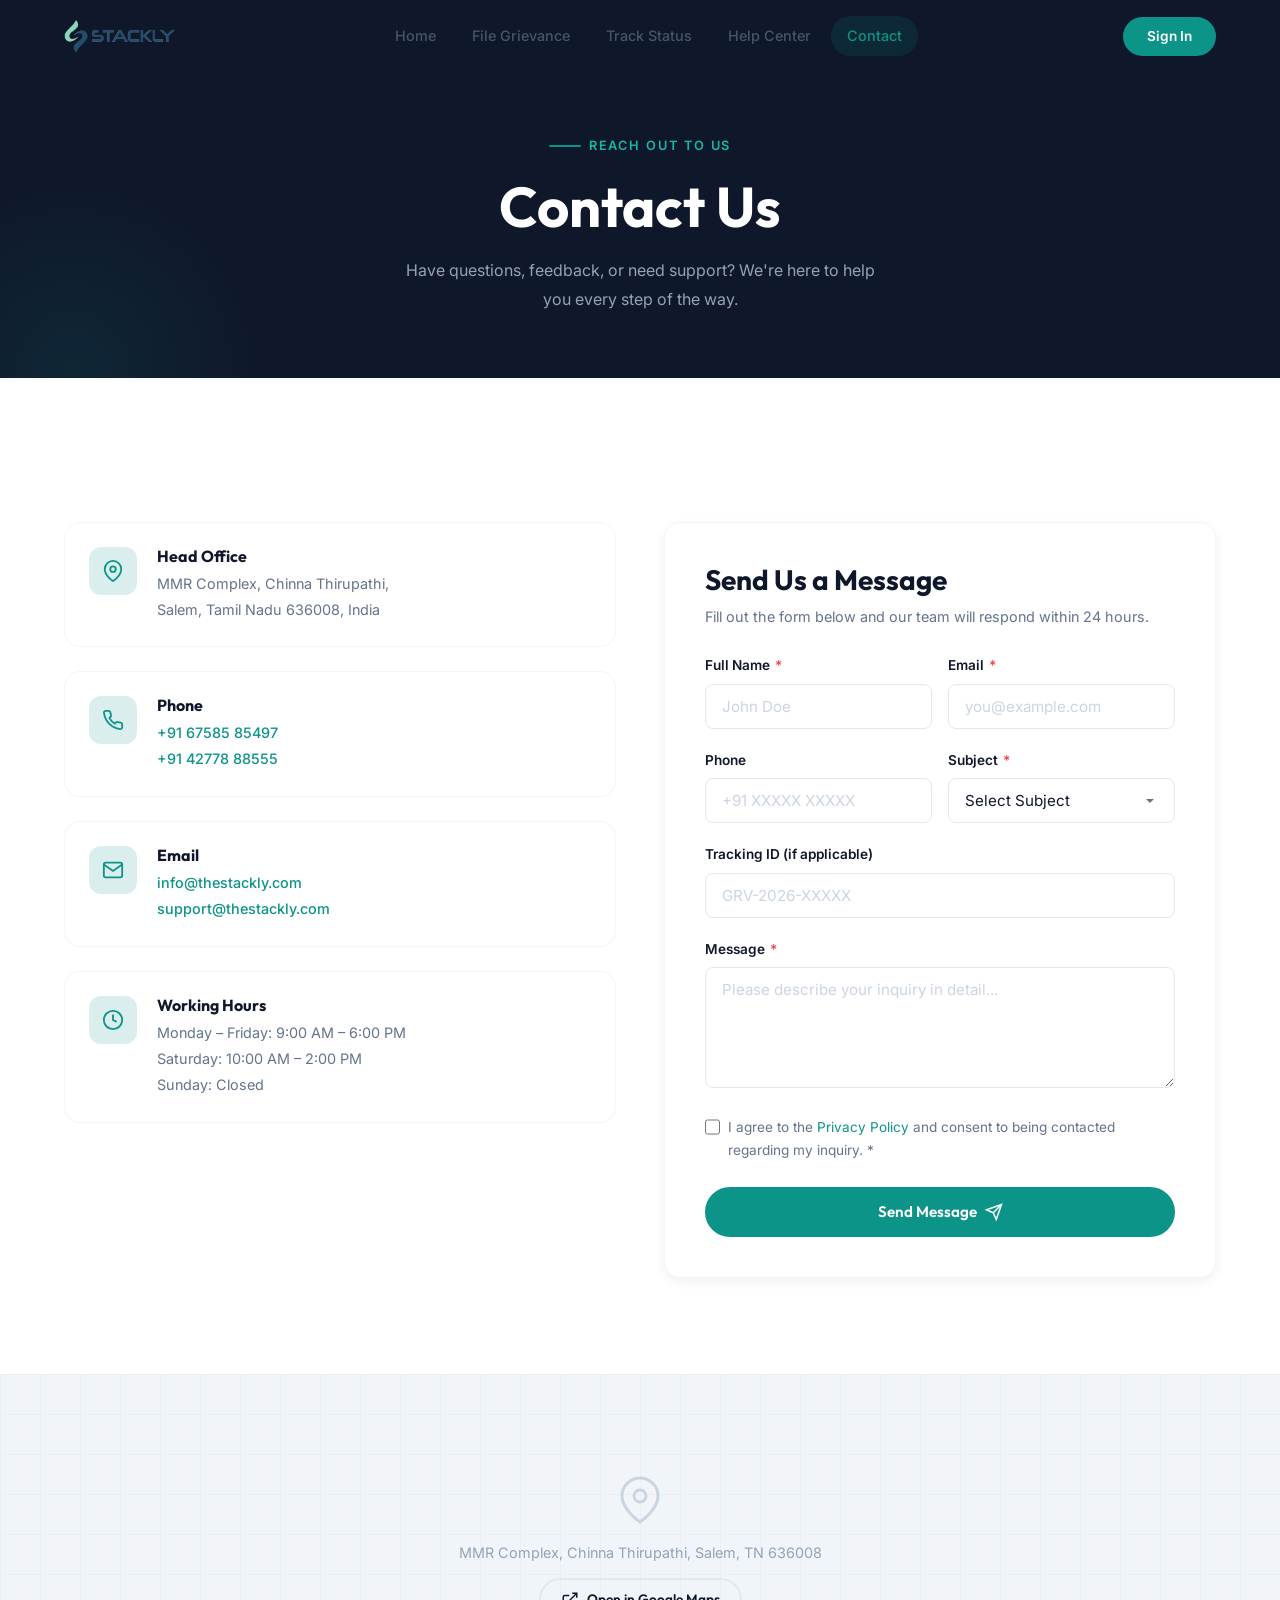
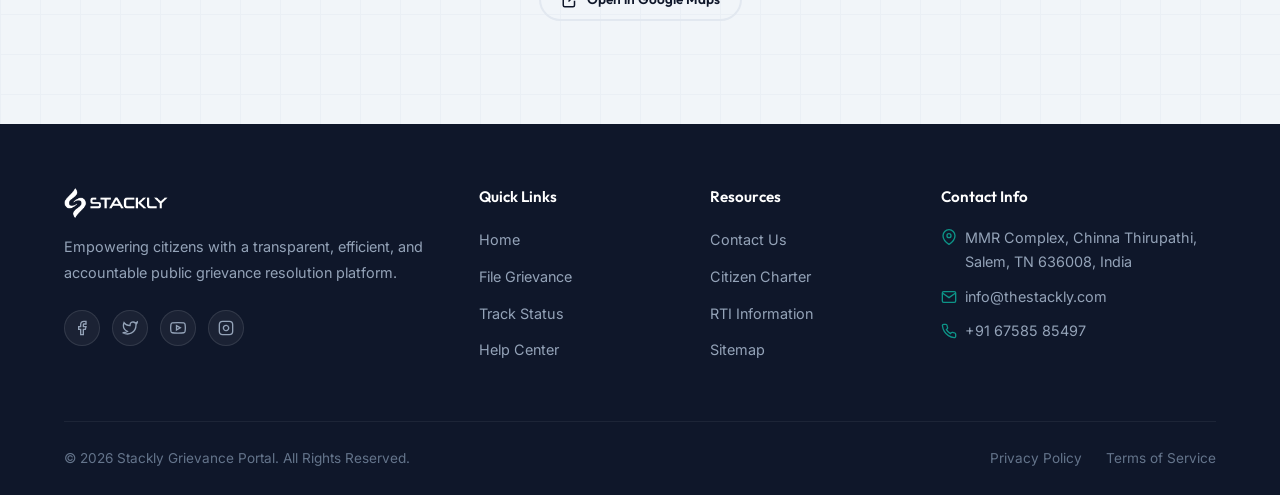
==== contact.html @ f41c3563 "hi" ====
<!DOCTYPE html>
<html lang="en">
<head>
  <meta charset="UTF-8" />
  <meta name="viewport" content="width=device-width, initial-scale=1.0" />
  <title>Contact Us — Stackly Public Grievance Portal</title>
  <meta name="description" content="Get in touch with the Stackly Grievance Portal team. Find our office locations, phone numbers, email, and submit inquiries through our contact form." />
  <link rel="stylesheet" href="css/style.css" />
</head>
<body>

  <div id="page-loader" role="status" aria-label="Loading"><div class="loader-spinner"></div></div>

  <header class="header" id="mainHeader">
    <div class="container">
      <a href="index.html" class="logo"><img src="images/logo-stackly.webp" alt="Stackly" /></a>
      <nav class="nav-links">
        <a href="index.html">Home</a>
        <a href="file-grievance.html">File Grievance</a>
        <a href="track-grievance.html">Track Status</a>
        <a href="help-center.html">Help Center</a>
        <a href="contact.html" class="active">Contact</a>
      </nav>
      <div class="header-right">
        <a href="login.html" class="header-cta">Sign In</a>
        <button class="ham-btn" aria-label="Open menu"><svg viewBox="0 0 24 24" fill="none" stroke="currentColor" stroke-width="2"><line x1="3" y1="6" x2="21" y2="6"/><line x1="3" y1="12" x2="21" y2="12"/><line x1="3" y1="18" x2="21" y2="18"/></svg></button>
      </div>
    </div>
  </header>

  <div id="mobile-menu">
    <button class="mobile-close" aria-label="Close"><svg width="24" height="24" viewBox="0 0 24 24" fill="none" stroke="currentColor" stroke-width="2"><line x1="18" y1="6" x2="6" y2="18"/><line x1="6" y1="6" x2="18" y2="18"/></svg></button>
    <img src="images/logo-stackly.webp" alt="Stackly" style="height:28px;filter:brightness(0) invert(1);margin-bottom:2rem;" />
    <a href="index.html">Home</a><a href="file-grievance.html">File Grievance</a><a href="track-grievance.html">Track Status</a><a href="help-center.html">Help Center</a><a href="contact.html">Contact</a><a href="login.html" style="color:var(--teal-light);">Sign In</a>
  </div>

  <section class="page-hero">
    <div class="container">
      <span class="section-label" style="color:var(--teal-light);">Reach Out To Us</span>
      <h1>Contact Us</h1>
      <p>Have questions, feedback, or need support? We're here to help you every step of the way.</p>
    </div>
  </section>

  <section class="section">
    <div class="container">
      <div class="contact-grid">
        <!-- Contact Info Cards -->
        <div class="contact-info-cards reveal">
          <div class="contact-info-card">
            <div class="contact-info-icon">
              <svg viewBox="0 0 24 24" fill="none" stroke="currentColor" stroke-width="2"><path d="M21 10c0 7-9 13-9 13s-9-6-9-13a9 9 0 0118 0z"/><circle cx="12" cy="10" r="3"/></svg>
            </div>
            <div>
              <h4>Head Office</h4>
              <p>MMR Complex, Chinna Thirupathi,<br/>Salem, Tamil Nadu 636008, India</p>
            </div>
          </div>

          <div class="contact-info-card">
            <div class="contact-info-icon">
              <svg viewBox="0 0 24 24" fill="none" stroke="currentColor" stroke-width="2"><path d="M22 16.92v3a2 2 0 01-2.18 2 19.79 19.79 0 01-8.63-3.07 19.5 19.5 0 01-6-6 19.79 19.79 0 01-3.07-8.67A2 2 0 014.11 2h3a2 2 0 012 1.72 12.84 12.84 0 00.7 2.81 2 2 0 01-.45 2.11L8.09 9.91a16 16 0 006 6l1.27-1.27a2 2 0 012.11-.45 12.84 12.84 0 002.81.7A2 2 0 0122 16.92z"/></svg>
            </div>
            <div>
              <h4>Phone</h4>
              <p><a href="tel:+916758585497">+91 67585 85497</a><br/><a href="tel:+914277888555">+91 42778 88555</a></p>
            </div>
          </div>

          <div class="contact-info-card">
            <div class="contact-info-icon">
              <svg viewBox="0 0 24 24" fill="none" stroke="currentColor" stroke-width="2"><path d="M4 4h16c1.1 0 2 .9 2 2v12c0 1.1-.9 2-2 2H4c-1.1 0-2-.9-2-2V6c0-1.1.9-2 2-2z"/><polyline points="22,6 12,13 2,6"/></svg>
            </div>
            <div>
              <h4>Email</h4>
              <p><a href="mailto:info@thestackly.com">info@thestackly.com</a><br/><a href="mailto:support@thestackly.com">support@thestackly.com</a></p>
            </div>
          </div>

          <div class="contact-info-card">
            <div class="contact-info-icon">
              <svg viewBox="0 0 24 24" fill="none" stroke="currentColor" stroke-width="2"><circle cx="12" cy="12" r="10"/><polyline points="12 6 12 12 16 14"/></svg>
            </div>
            <div>
              <h4>Working Hours</h4>
              <p>Monday – Friday: 9:00 AM – 6:00 PM<br/>Saturday: 10:00 AM – 2:00 PM<br/>Sunday: Closed</p>
            </div>
          </div>
        </div>

        <!-- Contact Form -->
        <div class="form-card reveal-right">
          <h3 style="margin-bottom:0.5rem;">Send Us a Message</h3>
          <p style="margin-bottom:1.5rem;font-size:0.9rem;">Fill out the form below and our team will respond within 24 hours.</p>

          <form data-validate="true" id="contactForm">
            <div class="form-row">
              <div class="form-group">
                <label>Full Name <span class="required">*</span></label>
                <input type="text" class="form-control" required minlength="3" maxlength="60" placeholder="John Doe" />
                <div class="form-error"></div>
              </div>
              <div class="form-group">
                <label>Email <span class="required">*</span></label>
                <input type="email" class="form-control" required placeholder="you@example.com" />
                <div class="form-error"></div>
              </div>
            </div>

            <div class="form-row">
              <div class="form-group">
                <label>Phone</label>
                <input type="tel" class="form-control" placeholder="+91 XXXXX XXXXX" />
                <div class="form-error"></div>
              </div>
              <div class="form-group">
                <label>Subject <span class="required">*</span></label>
                <select class="form-control" required>
                  <option value="">Select Subject</option>
                  <option value="general">General Inquiry</option>
                  <option value="support">Technical Support</option>
                  <option value="feedback">Feedback</option>
                  <option value="complaint">Complaint</option>
                  <option value="partnership">Partnership</option>
                  <option value="media">Media Inquiry</option>
                </select>
                <div class="form-error"></div>
              </div>
            </div>

            <div class="form-group">
              <label>Tracking ID (if applicable)</label>
              <input type="text" class="form-control" placeholder="GRV-2026-XXXXX" />
            </div>

            <div class="form-group">
              <label>Message <span class="required">*</span></label>
              <textarea class="form-control" required minlength="20" maxlength="1000" rows="5" placeholder="Please describe your inquiry in detail..."></textarea>
              <div class="form-error"></div>
            </div>

            <div class="form-check">
              <input type="checkbox" id="contact-consent" required />
              <label for="contact-consent">I agree to the <a href="404.html" style="color:var(--teal);">Privacy Policy</a> and consent to being contacted regarding my inquiry. <span class="required">*</span></label>
            </div>

            <button type="submit" class="btn btn-primary" style="width:100%;margin-top:0.5rem;">
              Send Message
              <svg width="16" height="16" viewBox="0 0 24 24" fill="none" stroke="currentColor" stroke-width="2"><line x1="22" y1="2" x2="11" y2="13"/><polygon points="22 2 15 22 11 13 2 9 22 2"/></svg>
            </button>
          </form>
        </div>
      </div>
    </div>
  </section>

  <!-- Map Placeholder -->
  <section style="padding:0;">
    <div style="width:100%;height:350px;background:var(--gray-100);display:flex;align-items:center;justify-content:center;position:relative;overflow:hidden;">
      <div style="text-align:center;z-index:2;">
        <svg width="48" height="48" viewBox="0 0 24 24" fill="none" stroke="var(--gray-300)" stroke-width="1.5"><path d="M21 10c0 7-9 13-9 13s-9-6-9-13a9 9 0 0118 0z"/><circle cx="12" cy="10" r="3"/></svg>
        <p style="color:var(--gray-400);margin-top:0.5rem;font-size:0.9rem;">MMR Complex, Chinna Thirupathi, Salem, TN 636008</p>
        <a href="https://maps.google.com/?q=Salem+Tamil+Nadu+India" target="_blank" class="btn btn-sm btn-outline" style="margin-top:0.75rem;">
          <svg width="14" height="14" viewBox="0 0 24 24" fill="none" stroke="currentColor" stroke-width="2"><path d="M18 13v6a2 2 0 01-2 2H5a2 2 0 01-2-2V8a2 2 0 012-2h6"/><polyline points="15 3 21 3 21 9"/><line x1="10" y1="14" x2="21" y2="3"/></svg>
          Open in Google Maps
        </a>
      </div>
      <!-- Decorative grid lines -->
      <div style="position:absolute;inset:0;background-image:linear-gradient(var(--gray-200) 1px, transparent 1px), linear-gradient(90deg, var(--gray-200) 1px, transparent 1px);background-size:40px 40px;opacity:0.4;"></div>
    </div>
  </section>

  <!-- Footer -->
  <footer class="footer">
    <div class="container">
      <div class="footer-grid">
        <div class="footer-brand">
          <a href="index.html" class="logo"><img src="images/logo-stackly.webp" alt="Stackly" /></a>
          <p>Empowering citizens with a transparent, efficient, and accountable public grievance resolution platform.</p>
          <div class="footer-social">
            <a href="404.html" aria-label="Facebook"><svg viewBox="0 0 24 24" fill="none" stroke="currentColor" stroke-width="2"><path d="M18 2h-3a5 5 0 00-5 5v3H7v4h3v8h4v-8h3l1-4h-4V7a1 1 0 011-1h3z"/></svg></a>
            <a href="404.html" aria-label="Twitter"><svg viewBox="0 0 24 24" fill="none" stroke="currentColor" stroke-width="2"><path d="M23 3a10.9 10.9 0 01-3.14 1.53 4.48 4.48 0 00-7.86 3v1A10.66 10.66 0 013 4s-4 9 5 13a11.64 11.64 0 01-7 2c9 5 20 0 20-11.5a4.5 4.5 0 00-.08-.83A7.72 7.72 0 0023 3z"/></svg></a>
            <a href="404.html" aria-label="YouTube"><svg viewBox="0 0 24 24" fill="none" stroke="currentColor" stroke-width="2"><path d="M22.54 6.42a2.78 2.78 0 00-1.94-2C18.88 4 12 4 12 4s-6.88 0-8.6.46a2.78 2.78 0 00-1.94 2 29 29 0 00-.46 5.33 29 29 0 00.46 5.33 2.78 2.78 0 001.94 2c1.72.46 8.6.46 8.6.46s6.88 0 8.6-.46a2.78 2.78 0 001.94-2 29 29 0 00.46-5.33 29 29 0 00-.46-5.33z"/><polygon points="9.75 15.02 15.5 11.75 9.75 8.48 9.75 15.02"/></svg></a>
            <a href="404.html" aria-label="Instagram"><svg viewBox="0 0 24 24" fill="none" stroke="currentColor" stroke-width="2"><rect x="2" y="2" width="20" height="20" rx="5" ry="5"/><path d="M16 11.37A4 4 0 1112.63 8 4 4 0 0116 11.37z"/><line x1="17.5" y1="6.5" x2="17.51" y2="6.5"/></svg></a>
          </div>
        </div>
        <div class="footer-col"><h4>Quick Links</h4><ul><li><a href="index.html">Home</a></li><li><a href="file-grievance.html">File Grievance</a></li><li><a href="track-grievance.html">Track Status</a></li><li><a href="help-center.html">Help Center</a></li></ul></div>
        <div class="footer-col"><h4>Resources</h4><ul><li><a href="contact.html">Contact Us</a></li><li><a href="404.html">Citizen Charter</a></li><li><a href="404.html">RTI Information</a></li><li><a href="404.html">Sitemap</a></li></ul></div>
        <div class="footer-col"><h4>Contact Info</h4><ul>
          <li><a href="404.html" style="display:flex;align-items:flex-start;gap:0.5rem;"><svg width="16" height="16" viewBox="0 0 24 24" fill="none" stroke="currentColor" stroke-width="2" style="margin-top:3px;flex-shrink:0;"><path d="M21 10c0 7-9 13-9 13s-9-6-9-13a9 9 0 0118 0z"/><circle cx="12" cy="10" r="3"/></svg>MMR Complex, Chinna Thirupathi, Salem, TN 636008, India</a></li>
          <li><a href="mailto:info@thestackly.com" style="display:flex;align-items:center;gap:0.5rem;"><svg width="16" height="16" viewBox="0 0 24 24" fill="none" stroke="currentColor" stroke-width="2"><path d="M4 4h16c1.1 0 2 .9 2 2v12c0 1.1-.9 2-2 2H4c-1.1 0-2-.9-2-2V6c0-1.1.9-2 2-2z"/><polyline points="22,6 12,13 2,6"/></svg>info@thestackly.com</a></li>
          <li><a href="tel:+916758585497" style="display:flex;align-items:center;gap:0.5rem;"><svg width="16" height="16" viewBox="0 0 24 24" fill="none" stroke="currentColor" stroke-width="2"><path d="M22 16.92v3a2 2 0 01-2.18 2 19.79 19.79 0 01-8.63-3.07 19.5 19.5 0 01-6-6 19.79 19.79 0 01-3.07-8.67A2 2 0 014.11 2h3a2 2 0 012 1.72 12.84 12.84 0 00.7 2.81 2 2 0 01-.45 2.11L8.09 9.91a16 16 0 006 6l1.27-1.27a2 2 0 012.11-.45 12.84 12.84 0 002.81.7A2 2 0 0122 16.92z"/></svg>+91 67585 85497</a></li>
        </ul></div>
      </div>
      <div class="footer-bottom">
        <p>&copy; 2026 Stackly Grievance Portal. All Rights Reserved.</p>
        <div class="footer-bottom-links"><a href="404.html">Privacy Policy</a><a href="404.html">Terms of Service</a></div>
      </div>
    </div>
  </footer>

  <div id="toast-container" aria-live="polite"></div>
  <script src="js/auth.js"></script>
  <script src="js/main.js"></script>
</body>
</html>
---- css/style.css ----
/* ============================================
   STACKLY PUBLIC GRIEVANCE PORTAL
   Minimalistic Theme — CSS Design System
   ============================================ */

/* ---------- Google Fonts ---------- */
@import url('https://fonts.googleapis.com/css2?family=Inter:wght@300;400;500;600;700&family=Outfit:wght@400;500;600;700;800&display=swap');

/* ---------- CSS Custom Properties ---------- */
:root {
  /* Primary Palette */
  --navy: #0f172a;
  --navy-light: #1e293b;
  --navy-lighter: #334155;
  --teal: #0d9488;
  --teal-light: #14b8a6;
  --teal-dark: #0f766e;
  --teal-glow: rgba(13, 148, 136, 0.15);

  /* Neutrals */
  --white: #ffffff;
  --gray-50: #f8fafc;
  --gray-100: #f1f5f9;
  --gray-200: #e2e8f0;
  --gray-300: #cbd5e1;
  --gray-400: #94a3b8;
  --gray-500: #64748b;
  --gray-600: #475569;
  --gray-700: #334155;
  --gray-800: #1e293b;
  --gray-900: #0f172a;

  /* Semantic */
  --success: #10b981;
  --success-bg: rgba(16, 185, 129, 0.1);
  --warning: #f59e0b;
  --warning-bg: rgba(245, 158, 11, 0.1);
  --danger: #ef4444;
  --danger-bg: rgba(239, 68, 68, 0.1);
  --info: #3b82f6;
  --info-bg: rgba(59, 130, 246, 0.1);

  /* Typography */
  --font-body: 'Inter', -apple-system, BlinkMacSystemFont, sans-serif;
  --font-heading: 'Outfit', 'Inter', sans-serif;

  /* Spacing */
  --section-pad: clamp(3rem, 8vw, 6rem);
  --container-max: 1200px;

  /* Shadows */
  --shadow-sm: 0 1px 2px rgba(15, 23, 42, 0.04);
  --shadow-md: 0 4px 12px rgba(15, 23, 42, 0.06);
  --shadow-lg: 0 8px 30px rgba(15, 23, 42, 0.08);
  --shadow-xl: 0 20px 50px rgba(15, 23, 42, 0.12);
  --shadow-teal: 0 4px 20px rgba(13, 148, 136, 0.2);

  /* Borders */
  --radius-sm: 0.5rem;
  --radius-md: 0.75rem;
  --radius-lg: 1rem;
  --radius-xl: 1.5rem;
  --radius-full: 9999px;

  /* Transitions */
  --ease-out: cubic-bezier(0.22, 1, 0.36, 1);
  --transition: 0.3s var(--ease-out);
}

/* ---------- Reset & Base ---------- */
*, *::before, *::after { box-sizing: border-box; margin: 0; padding: 0; }

html {
  scroll-behavior: smooth;
  font-size: 16px;
  -webkit-text-size-adjust: 100%;
}

body {
  font-family: var(--font-body);
  color: var(--gray-700);
  background: var(--white);
  line-height: 1.7;
  overflow-x: hidden;
  -webkit-font-smoothing: antialiased;
  -moz-osx-font-smoothing: grayscale;
}

img { max-width: 100%; height: auto; display: block; }
a { text-decoration: none; color: inherit; transition: color var(--transition); }
ul, ol { list-style: none; }
button { cursor: pointer; border: none; background: none; font-family: inherit; }
input, textarea, select { font-family: inherit; font-size: inherit; }

h1, h2, h3, h4, h5, h6 {
  font-family: var(--font-heading);
  color: var(--navy);
  line-height: 1.2;
  font-weight: 700;
}

h1 { font-size: clamp(2rem, 5vw, 3.5rem); }
h2 { font-size: clamp(1.5rem, 4vw, 2.5rem); }
h3 { font-size: clamp(1.2rem, 3vw, 1.75rem); }
h4 { font-size: 1.15rem; }

p { color: var(--gray-500); line-height: 1.8; }

/* ---------- Utilities ---------- */
.container { width: 100%; max-width: var(--container-max); margin: 0 auto; padding: 0 1.5rem; }
.text-center { text-align: center; }
.text-teal { color: var(--teal); }

.section { padding: var(--section-pad) 0; }

.section-label {
  display: inline-flex;
  align-items: center;
  gap: 0.5rem;
  font-size: 0.8rem;
  font-weight: 600;
  text-transform: uppercase;
  letter-spacing: 0.15em;
  color: var(--teal);
  margin-bottom: 1rem;
}

.section-label::before {
  content: '';
  width: 2rem;
  height: 2px;
  background: var(--teal);
  border-radius: 2px;
}

.section-title { margin-bottom: 1rem; }
.section-subtitle { max-width: 600px; margin: 0 auto 3rem; color: var(--gray-400); }

/* ---------- Buttons ---------- */
.btn {
  display: inline-flex;
  align-items: center;
  justify-content: center;
  gap: 0.5rem;
  padding: 0.85rem 2rem;
  font-family: var(--font-heading);
  font-size: 0.95rem;
  font-weight: 600;
  border-radius: var(--radius-full);
  transition: all var(--transition);
  border: 2px solid transparent;
  white-space: nowrap;
}

.btn svg { width: 18px; height: 18px; }

.btn-primary {
  background: var(--teal);
  color: var(--white);
  border-color: var(--teal);
}
.btn-primary:hover {
  background: var(--teal-dark);
  border-color: var(--teal-dark);
  transform: translateY(-2px);
  box-shadow: var(--shadow-teal);
}

.btn-outline {
  background: transparent;
  color: var(--navy);
  border-color: var(--gray-200);
}
.btn-outline:hover {
  border-color: var(--teal);
  color: var(--teal);
  transform: translateY(-2px);
}

.btn-navy {
  background: var(--navy);
  color: var(--white);
  border-color: var(--navy);
}
.btn-navy:hover {
  background: var(--navy-light);
  border-color: var(--navy-light);
  transform: translateY(-2px);
  box-shadow: var(--shadow-lg);
}

.btn-sm {
  padding: 0.5rem 1.25rem;
  font-size: 0.85rem;
}

.btn-danger {
  background: transparent;
  color: var(--danger);
  border-color: rgba(239, 68, 68, 0.3);
}
.btn-danger:hover {
  background: var(--danger);
  color: var(--white);
  border-color: var(--danger);
}

/* ---------- Page Loader ---------- */
#page-loader {
  position: fixed;
  inset: 0;
  z-index: 99999;
  background: var(--white);
  display: flex;
  align-items: center;
  justify-content: center;
  transition: opacity 0.5s, visibility 0.5s;
}
#page-loader.hidden { opacity: 0; visibility: hidden; pointer-events: none; }
.loader-spinner {
  width: 48px;
  height: 48px;
  border: 3px solid var(--gray-200);
  border-top-color: var(--teal);
  border-radius: 50%;
  animation: spin 0.8s linear infinite;
}
.loader-logo {
  position: absolute;
  height: 20px;
  opacity: 0.6;
}
@keyframes spin { to { transform: rotate(360deg); } }

/* ============================================
   HEADER / NAVIGATION
   ============================================ */
.header {
  position: fixed;
  top: 0;
  left: 0;
  width: 100%;
  z-index: 1000;
  padding: 1rem 0;
  transition: all var(--transition);
  background: transparent;
}

.header.scrolled {
  background: rgba(255, 255, 255, 0.95);
  backdrop-filter: blur(20px);
  -webkit-backdrop-filter: blur(20px);
  box-shadow: var(--shadow-sm);
  padding: 0.6rem 0;
}

.header .container {
  display: flex;
  align-items: center;
  justify-content: space-between;
}

.logo img { height: 32px; transition: var(--transition); }

.nav-links {
  display: flex;
  align-items: center;
  gap: 0.25rem;
}

.nav-links a {
  padding: 0.5rem 1rem;
  font-size: 0.9rem;
  font-weight: 500;
  color: var(--gray-600);
  border-radius: var(--radius-full);
  transition: all var(--transition);
  position: relative;
}

.nav-links a:hover,
.nav-links a.active {
  color: var(--teal);
  background: var(--teal-glow);
}

.header-right {
  display: flex;
  align-items: center;
  gap: 0.75rem;
}

.header-cta {
  padding: 0.5rem 1.5rem;
  font-size: 0.85rem;
  font-weight: 600;
  background: var(--teal);
  color: var(--white);
  border-radius: var(--radius-full);
  transition: all var(--transition);
}
.header-cta:hover {
  background: var(--teal-dark);
  transform: translateY(-1px);
  box-shadow: var(--shadow-teal);
}

/* Hamburger */
.ham-btn {
  display: none;
  width: 40px;
  height: 40px;
  align-items: center;
  justify-content: center;
  border-radius: var(--radius-sm);
  color: var(--navy);
  transition: var(--transition);
}
.ham-btn:hover { background: var(--gray-100); }
.ham-btn svg { width: 22px; height: 22px; }

/* Mobile Menu Overlay */
#mobile-menu {
  display: none;
  position: fixed;
  inset: 0;
  z-index: 9999;
  background: var(--navy);
  flex-direction: column;
  align-items: center;
  justify-content: center;
  gap: 0.5rem;
}

#mobile-menu a {
  color: var(--white);
  font-family: var(--font-heading);
  font-size: 1.6rem;
  font-weight: 600;
  padding: 0.75rem 2rem;
  border-radius: var(--radius-md);
  transition: var(--transition);
}
#mobile-menu a:hover { color: var(--teal-light); background: rgba(255,255,255,0.05); }

.mobile-close {
  position: absolute;
  top: 1.5rem;
  right: 1.5rem;
  color: var(--white);
  width: 40px;
  height: 40px;
  display: flex;
  align-items: center;
  justify-content: center;
  border-radius: var(--radius-sm);
  transition: var(--transition);
}
.mobile-close:hover { background: rgba(255,255,255,0.1); }

/* ============================================
   HERO SLIDER
   ============================================ */
.hero-slider {
  position: relative;
  width: 100%;
  height: 100vh;
  min-height: 600px;
  overflow: hidden;
  background: var(--navy);
}

.hero-track {
  display: flex;
  height: 100%;
  transition: transform 0.8s var(--ease-out);
}

.hero-slide {
  min-width: 100%;
  height: 100%;
  position: relative;
  display: flex;
  align-items: center;
  justify-content: center;
  overflow: hidden;
}

.hero-slide-bg {
  position: absolute;
  inset: 0;
  background-size: cover;
  background-position: center;
  opacity: 0.25;
  transform: scale(1.05);
  transition: transform 6s ease;
}

.hero-slide.active .hero-slide-bg { transform: scale(1); }

.hero-slide-overlay {
  position: absolute;
  inset: 0;
  background: linear-gradient(135deg, rgba(15,23,42,0.92), rgba(15,23,42,0.7));
}

.hero-slide-content {
  position: relative;
  z-index: 2;
  text-align: center;
  max-width: 700px;
  padding: 2rem;
  opacity: 0;
  transform: translateY(30px);
  transition: all 0.8s var(--ease-out) 0.3s;
}

.hero-slide.active .hero-slide-content {
  opacity: 1;
  transform: translateY(0);
}

.hero-badge {
  display: inline-flex;
  align-items: center;
  gap: 0.5rem;
  padding: 0.4rem 1rem;
  background: rgba(13, 148, 136, 0.15);
  border: 1px solid rgba(13, 148, 136, 0.3);
  border-radius: var(--radius-full);
  color: var(--teal-light);
  font-size: 0.8rem;
  font-weight: 600;
  letter-spacing: 0.05em;
  margin-bottom: 1.5rem;
}

.hero-slide-content h1 {
  color: var(--white);
  margin-bottom: 1.25rem;
  font-weight: 800;
}
.hero-slide-content h1 span { color: var(--teal-light); }

.hero-slide-content p {
  color: var(--gray-400);
  font-size: 1.1rem;
  margin-bottom: 2rem;
  line-height: 1.8;
}

.hero-btns { display: flex; gap: 1rem; justify-content: center; flex-wrap: wrap; }

.hero-btns .btn-primary {
  background: var(--teal);
  border-color: var(--teal);
}
.hero-btns .btn-primary:hover {
  background: var(--teal-dark);
  border-color: var(--teal-dark);
  box-shadow: 0 8px 30px rgba(13, 148, 136, 0.3);
}

.hero-btns .btn-ghost {
  background: transparent;
  color: var(--white);
  border: 2px solid rgba(255,255,255,0.2);
  border-radius: var(--radius-full);
  padding: 0.85rem 2rem;
  font-family: var(--font-heading);
  font-weight: 600;
  font-size: 0.95rem;
  transition: all var(--transition);
}
.hero-btns .btn-ghost:hover {
  border-color: var(--white);
  background: rgba(255,255,255,0.05);
}

/* Slider Arrows */
.slider-arrow {
  position: absolute;
  top: 50%;
  transform: translateY(-50%);
  z-index: 10;
  width: 48px;
  height: 48px;
  border-radius: 50%;
  display: flex;
  align-items: center;
  justify-content: center;
  background: rgba(255,255,255,0.08);
  backdrop-filter: blur(10px);
  color: var(--white);
  border: 1px solid rgba(255,255,255,0.15);
  transition: all var(--transition);
}
.slider-arrow:hover {
  background: rgba(13, 148, 136, 0.3);
  border-color: var(--teal);
}
.slider-arrow svg { width: 20px; height: 20px; }
.slider-prev { left: 1.5rem; }
.slider-next { right: 1.5rem; }

/* Slider Dots */
.slider-dots {
  position: absolute;
  bottom: 2rem;
  left: 50%;
  transform: translateX(-50%);
  display: flex;
  gap: 0.75rem;
  z-index: 10;
}

.slider-dot {
  width: 10px;
  height: 10px;
  border-radius: 50%;
  background: rgba(255,255,255,0.3);
  border: none;
  transition: all var(--transition);
}
.slider-dot.active {
  background: var(--teal);
  transform: scale(1.3);
  box-shadow: 0 0 12px rgba(13, 148, 136, 0.5);
}
.slider-dot:hover { background: rgba(255,255,255,0.6); }

/* Geometric Decoration */
.hero-geo {
  position: absolute;
  border-radius: 50%;
  border: 1px solid rgba(13, 148, 136, 0.15);
  animation: float 8s ease-in-out infinite;
}
.hero-geo-1 { width: 200px; height: 200px; top: 10%; right: 5%; animation-delay: 0s; }
.hero-geo-2 { width: 120px; height: 120px; bottom: 20%; left: 8%; animation-delay: 2s; }
.hero-geo-3 { width: 80px; height: 80px; top: 30%; left: 15%; animation-delay: 4s; border-radius: 30%; }

@keyframes float {
  0%, 100% { transform: translateY(0) rotate(0deg); }
  50% { transform: translateY(-20px) rotate(5deg); }
}

/* ============================================
   SCROLL ANIMATIONS
   ============================================ */
.reveal {
  opacity: 0;
  transform: translateY(40px);
  transition: opacity 0.7s var(--ease-out), transform 0.7s var(--ease-out);
}
.reveal.visible {
  opacity: 1;
  transform: translateY(0);
}

.reveal-left {
  opacity: 0;
  transform: translateX(-40px);
  transition: opacity 0.7s var(--ease-out), transform 0.7s var(--ease-out);
}
.reveal-left.visible { opacity: 1; transform: translateX(0); }

.reveal-right {
  opacity: 0;
  transform: translateX(40px);
  transition: opacity 0.7s var(--ease-out), transform 0.7s var(--ease-out);
}
.reveal-right.visible { opacity: 1; transform: translateX(0); }

.reveal-scale {
  opacity: 0;
  transform: scale(0.9);
  transition: opacity 0.7s var(--ease-out), transform 0.7s var(--ease-out);
}
.reveal-scale.visible { opacity: 1; transform: scale(1); }

/* Stagger children */
.stagger-children > * { transition-delay: calc(var(--i, 0) * 0.1s); }

/* ============================================
   STATS BAR
   ============================================ */
.stats-bar {
  background: var(--white);
  border-bottom: 1px solid var(--gray-100);
  padding: 3rem 0;
  position: relative;
}

.stats-grid {
  display: grid;
  grid-template-columns: repeat(4, 1fr);
  gap: 2rem;
}

.stat-item { text-align: center; }

.stat-number {
  font-family: var(--font-heading);
  font-size: 2.5rem;
  font-weight: 800;
  color: var(--navy);
  line-height: 1;
  margin-bottom: 0.5rem;
}

.stat-number span { color: var(--teal); }

.stat-label {
  font-size: 0.85rem;
  color: var(--gray-400);
  font-weight: 500;
  text-transform: uppercase;
  letter-spacing: 0.1em;
}

/* ============================================
   HOW IT WORKS
   ============================================ */
.steps-grid {
  display: grid;
  grid-template-columns: repeat(4, 1fr);
  gap: 2rem;
  margin-top: 1rem;
}

.step-card {
  text-align: center;
  padding: 2.5rem 1.5rem;
  border-radius: var(--radius-lg);
  background: var(--white);
  border: 1px solid var(--gray-100);
  transition: all var(--transition);
  position: relative;
}

.step-card:hover {
  border-color: var(--teal);
  transform: translateY(-6px);
  box-shadow: var(--shadow-lg);
}

.step-number {
  width: 48px;
  height: 48px;
  border-radius: 50%;
  background: var(--teal-glow);
  color: var(--teal);
  font-family: var(--font-heading);
  font-size: 1.1rem;
  font-weight: 700;
  display: flex;
  align-items: center;
  justify-content: center;
  margin: 0 auto 1.25rem;
}

.step-card h4 { margin-bottom: 0.75rem; }
.step-card p { font-size: 0.9rem; }

/* Connector line between steps */
.step-card::after {
  content: '';
  position: absolute;
  top: 3.75rem;
  right: -1rem;
  width: 2rem;
  height: 2px;
  background: var(--gray-200);
}
.step-card:last-child::after { display: none; }

/* ============================================
   FEATURES SECTION
   ============================================ */
.features-grid {
  display: grid;
  grid-template-columns: repeat(3, 1fr);
  gap: 2rem;
}

.feature-card {
  padding: 2.5rem;
  border-radius: var(--radius-lg);
  background: var(--white);
  border: 1px solid var(--gray-100);
  transition: all var(--transition);
}

.feature-card:hover {
  border-color: transparent;
  transform: translateY(-4px);
  box-shadow: var(--shadow-lg);
}

.feature-icon {
  width: 56px;
  height: 56px;
  border-radius: var(--radius-md);
  display: flex;
  align-items: center;
  justify-content: center;
  margin-bottom: 1.5rem;
  font-size: 1.4rem;
}

.feature-card h4 { margin-bottom: 0.75rem; }
.feature-card p { font-size: 0.9rem; }

/* ============================================
   TESTIMONIALS
   ============================================ */
.testimonials { background: var(--gray-50); }

.testimonials-grid {
  display: grid;
  grid-template-columns: repeat(3, 1fr);
  gap: 2rem;
}

.testimonial-card {
  padding: 2rem;
  border-radius: var(--radius-lg);
  background: var(--white);
  border: 1px solid var(--gray-100);
  transition: all var(--transition);
}

.testimonial-card:hover {
  transform: translateY(-4px);
  box-shadow: var(--shadow-lg);
  border-color: transparent;
}

.testimonial-stars {
  color: var(--warning);
  margin-bottom: 1rem;
  font-size: 0.9rem;
}

.testimonial-text {
  font-style: italic;
  margin-bottom: 1.5rem;
  font-size: 0.95rem;
  line-height: 1.8;
  color: var(--gray-600);
}

.testimonial-author {
  display: flex;
  align-items: center;
  gap: 0.75rem;
}

.testimonial-avatar {
  width: 40px;
  height: 40px;
  border-radius: 50%;
  background: var(--teal-glow);
  color: var(--teal);
  display: flex;
  align-items: center;
  justify-content: center;
  font-weight: 700;
  font-size: 0.9rem;
}

.testimonial-name {
  font-weight: 600;
  color: var(--navy);
  font-size: 0.9rem;
}

.testimonial-role {
  font-size: 0.8rem;
  color: var(--gray-400);
}

/* ============================================
   CTA SECTION
   ============================================ */
.cta-section {
  background: var(--navy);
  position: relative;
  overflow: hidden;
}

.cta-section::before {
  content: '';
  position: absolute;
  top: -50%;
  right: -20%;
  width: 500px;
  height: 500px;
  border-radius: 50%;
  background: radial-gradient(circle, rgba(13,148,136,0.15), transparent 70%);
}

.cta-content {
  text-align: center;
  position: relative;
  z-index: 2;
}

.cta-content h2 { color: var(--white); margin-bottom: 1rem; }
.cta-content p { color: var(--gray-400); margin-bottom: 2rem; max-width: 500px; margin-left: auto; margin-right: auto; }
.cta-btns { display: flex; gap: 1rem; justify-content: center; flex-wrap: wrap; }

/* ============================================
   FOOTER
   ============================================ */
.footer {
  background: var(--navy);
  padding: 4rem 0 0;
  color: var(--gray-400);
}

.footer-grid {
  display: grid;
  grid-template-columns: 2fr 1fr 1fr 1.5fr;
  gap: 3rem;
  margin-bottom: 3rem;
}

.footer-brand p {
  color: var(--gray-400);
  font-size: 0.9rem;
  line-height: 1.8;
  margin-top: 1rem;
  margin-bottom: 1.5rem;
}

.footer-brand .logo img { filter: brightness(0) invert(1); height: 30px; margin-bottom: 0.5rem; }

.footer-social {
  display: flex;
  gap: 0.75rem;
}

.footer-social a {
  width: 36px;
  height: 36px;
  border-radius: 50%;
  display: flex;
  align-items: center;
  justify-content: center;
  background: rgba(255,255,255,0.05);
  border: 1px solid rgba(255,255,255,0.1);
  color: var(--gray-400);
  transition: all var(--transition);
}
.footer-social a:hover {
  background: var(--teal);
  border-color: var(--teal);
  color: var(--white);
  transform: translateY(-2px);
}
.footer-social a svg { width: 16px; height: 16px; }

.footer-col h4 {
  color: var(--white);
  font-size: 0.95rem;
  font-weight: 600;
  margin-bottom: 1.25rem;
}

.footer-col ul li { margin-bottom: 0.6rem; }

.footer-col a {
  color: var(--gray-400);
  font-size: 0.9rem;
  transition: all var(--transition);
  display: inline-flex;
  align-items: center;
  gap: 0.5rem;
}
.footer-col a:hover { color: var(--teal-light); padding-left: 4px; }

.footer-col a svg { width: 16px; height: 16px; stroke: var(--teal); flex-shrink: 0; }

.footer-bottom {
  border-top: 1px solid rgba(255,255,255,0.06);
  padding: 1.5rem 0;
  display: flex;
  justify-content: space-between;
  align-items: center;
  flex-wrap: wrap;
  gap: 1rem;
}

.footer-bottom p { color: var(--gray-500); font-size: 0.85rem; }
.footer-bottom-links { display: flex; gap: 1.5rem; }
.footer-bottom-links a { color: var(--gray-500); font-size: 0.85rem; }
.footer-bottom-links a:hover { color: var(--teal-light); }

/* ============================================
   CONTACT PAGE
   ============================================ */
.page-hero {
  background: var(--navy);
  padding: 8rem 0 4rem;
  text-align: center;
  position: relative;
  overflow: hidden;
}
.page-hero::before {
  content: '';
  position: absolute;
  bottom: -50%;
  left: -10%;
  width: 400px;
  height: 400px;
  border-radius: 50%;
  background: radial-gradient(circle, rgba(13,148,136,0.12), transparent 70%);
}
.page-hero h1 { color: var(--white); margin-bottom: 1rem; position: relative; }
.page-hero p { color: var(--gray-400); max-width: 500px; margin: 0 auto; position: relative; }

.contact-grid {
  display: grid;
  grid-template-columns: 1fr 1fr;
  gap: 3rem;
  margin-top: 3rem;
}

.contact-info-cards {
  display: flex;
  flex-direction: column;
  gap: 1.5rem;
}

.contact-info-card {
  display: flex;
  align-items: flex-start;
  gap: 1.25rem;
  padding: 1.5rem;
  border-radius: var(--radius-lg);
  background: var(--white);
  border: 1px solid var(--gray-100);
  transition: all var(--transition);
}

.contact-info-card:hover {
  border-color: var(--teal);
  transform: translateX(6px);
  box-shadow: var(--shadow-md);
}

.contact-info-icon {
  width: 48px;
  height: 48px;
  min-width: 48px;
  border-radius: var(--radius-md);
  background: var(--teal-glow);
  color: var(--teal);
  display: flex;
  align-items: center;
  justify-content: center;
}
.contact-info-icon svg { width: 22px; height: 22px; }

.contact-info-card h4 { font-size: 1rem; margin-bottom: 0.3rem; }
.contact-info-card p { font-size: 0.9rem; margin: 0; }
.contact-info-card a { color: var(--teal); font-weight: 500; }
.contact-info-card a:hover { text-decoration: underline; }

/* ============================================
   FORMS
   ============================================ */
.form-card {
  padding: 2.5rem;
  border-radius: var(--radius-lg);
  background: var(--white);
  border: 1px solid var(--gray-100);
  box-shadow: var(--shadow-md);
}

.form-group {
  margin-bottom: 1.25rem;
}

.form-group label {
  display: block;
  font-size: 0.85rem;
  font-weight: 600;
  color: var(--navy);
  margin-bottom: 0.4rem;
}

.form-group label .required {
  color: var(--danger);
  margin-left: 2px;
}

.form-control {
  width: 100%;
  padding: 0.75rem 1rem;
  border: 1.5px solid var(--gray-200);
  border-radius: var(--radius-sm);
  background: var(--white);
  color: var(--navy);
  font-size: 0.95rem;
  transition: all var(--transition);
  outline: none;
}

.form-control::placeholder { color: var(--gray-300); }

.form-control:focus {
  border-color: var(--teal);
  box-shadow: 0 0 0 3px rgba(13, 148, 136, 0.1);
}

.form-control.invalid {
  border-color: var(--danger);
  box-shadow: 0 0 0 3px rgba(239, 68, 68, 0.1);
}

.form-control.valid {
  border-color: var(--success);
}

textarea.form-control { resize: vertical; min-height: 120px; }

select.form-control {
  appearance: none;
  background-image: url("data:image/svg+xml,%3Csvg xmlns='http://www.w3.org/2000/svg' width='16' height='16' fill='%2364748b' viewBox='0 0 16 16'%3E%3Cpath d='M4 6l4 4 4-4'/%3E%3C/svg%3E");
  background-repeat: no-repeat;
  background-position: right 1rem center;
  padding-right: 2.5rem;
}

.form-error {
  font-size: 0.8rem;
  color: var(--danger);
  margin-top: 0.3rem;
  display: none;
}
.form-error.show { display: block; }

.form-row {
  display: grid;
  grid-template-columns: 1fr 1fr;
  gap: 1rem;
}

.form-check {
  display: flex;
  align-items: flex-start;
  gap: 0.5rem;
  margin-bottom: 1rem;
}

.form-check input[type="checkbox"] {
  width: 18px;
  height: 18px;
  accent-color: var(--teal);
  margin-top: 2px;
}

.form-check label {
  font-size: 0.85rem;
  color: var(--gray-500);
  font-weight: 400;
}

/* ============================================
   FILE GRIEVANCE — MULTI-STEP FORM
   ============================================ */
.multi-step-progress {
  display: flex;
  align-items: center;
  justify-content: center;
  gap: 0;
  margin-bottom: 3rem;
}

.progress-step {
  display: flex;
  align-items: center;
  gap: 0.75rem;
}

.progress-circle {
  width: 40px;
  height: 40px;
  border-radius: 50%;
  border: 2px solid var(--gray-200);
  display: flex;
  align-items: center;
  justify-content: center;
  font-family: var(--font-heading);
  font-weight: 700;
  font-size: 0.9rem;
  color: var(--gray-400);
  background: var(--white);
  transition: all var(--transition);
}

.progress-step.active .progress-circle {
  border-color: var(--teal);
  color: var(--teal);
  box-shadow: 0 0 0 4px rgba(13, 148, 136, 0.1);
}

.progress-step.completed .progress-circle {
  background: var(--teal);
  border-color: var(--teal);
  color: var(--white);
}

.progress-label {
  font-size: 0.85rem;
  font-weight: 500;
  color: var(--gray-400);
}
.progress-step.active .progress-label { color: var(--teal); font-weight: 600; }
.progress-step.completed .progress-label { color: var(--navy); }

.progress-line {
  width: 60px;
  height: 2px;
  background: var(--gray-200);
  margin: 0 0.5rem;
  transition: background var(--transition);
}
.progress-line.completed { background: var(--teal); }

.step-panel { display: none; }
.step-panel.active { display: block; }

.step-actions {
  display: flex;
  justify-content: space-between;
  margin-top: 2rem;
  gap: 1rem;
}

/* ============================================
   TRACK GRIEVANCE
   ============================================ */
.track-search {
  max-width: 600px;
  margin: 0 auto 3rem;
}

.search-wrapper {
  display: flex;
  gap: 0.75rem;
}

.search-wrapper .form-control { flex: 1; }

.timeline {
  position: relative;
  max-width: 600px;
  margin: 0 auto;
  padding-left: 2rem;
}

.timeline::before {
  content: '';
  position: absolute;
  left: 0.6rem;
  top: 0;
  bottom: 0;
  width: 2px;
  background: var(--gray-200);
}

.timeline-item {
  position: relative;
  padding-bottom: 2rem;
  padding-left: 2rem;
}

.timeline-dot {
  position: absolute;
  left: -1.65rem;
  top: 0.3rem;
  width: 14px;
  height: 14px;
  border-radius: 50%;
  background: var(--gray-300);
  border: 3px solid var(--white);
  box-shadow: 0 0 0 2px var(--gray-200);
}

.timeline-item.completed .timeline-dot {
  background: var(--success);
  box-shadow: 0 0 0 2px rgba(16, 185, 129, 0.3);
}
.timeline-item.active .timeline-dot {
  background: var(--teal);
  box-shadow: 0 0 0 2px rgba(13, 148, 136, 0.3);
  animation: pulse-dot 2s infinite;
}

@keyframes pulse-dot {
  0%, 100% { box-shadow: 0 0 0 2px rgba(13, 148, 136, 0.3); }
  50% { box-shadow: 0 0 0 6px rgba(13, 148, 136, 0.1); }
}

.timeline-date {
  font-size: 0.8rem;
  color: var(--gray-400);
  font-weight: 500;
  margin-bottom: 0.25rem;
}

.timeline-title {
  font-weight: 600;
  color: var(--navy);
  margin-bottom: 0.25rem;
}

.timeline-desc { font-size: 0.9rem; }

/* Track Result Card */
.track-result {
  max-width: 600px;
  margin: 0 auto;
  padding: 2rem;
  border-radius: var(--radius-lg);
  background: var(--white);
  border: 1px solid var(--gray-100);
  box-shadow: var(--shadow-md);
  display: none;
}

.track-result.show { display: block; }

.track-result-header {
  display: flex;
  justify-content: space-between;
  align-items: center;
  margin-bottom: 1.5rem;
  flex-wrap: wrap;
  gap: 0.75rem;
}

.track-id {
  font-family: var(--font-heading);
  font-weight: 700;
  font-size: 1.1rem;
  color: var(--navy);
}

/* ============================================
   HELP CENTER / FAQ
   ============================================ */
.faq-search {
  max-width: 600px;
  margin: 0 auto 3rem;
  position: relative;
}

.faq-search .form-control {
  padding-left: 3rem;
}

.faq-search-icon {
  position: absolute;
  left: 1rem;
  top: 50%;
  transform: translateY(-50%);
  color: var(--gray-400);
}

.faq-categories {
  display: flex;
  justify-content: center;
  gap: 0.75rem;
  margin-bottom: 3rem;
  flex-wrap: wrap;
}

.faq-cat-btn {
  padding: 0.5rem 1.25rem;
  border-radius: var(--radius-full);
  font-size: 0.85rem;
  font-weight: 500;
  color: var(--gray-500);
  background: var(--gray-50);
  border: 1px solid var(--gray-200);
  transition: all var(--transition);
}
.faq-cat-btn.active,
.faq-cat-btn:hover {
  background: var(--teal);
  color: var(--white);
  border-color: var(--teal);
}

.accordion { max-width: 700px; margin: 0 auto; }

.accordion-item {
  border: 1px solid var(--gray-100);
  border-radius: var(--radius-md);
  margin-bottom: 0.75rem;
  overflow: hidden;
  transition: all var(--transition);
}

.accordion-item:hover { border-color: var(--gray-200); }

.accordion-header {
  display: flex;
  align-items: center;
  justify-content: space-between;
  padding: 1.25rem 1.5rem;
  cursor: pointer;
  font-weight: 600;
  color: var(--navy);
  font-size: 0.95rem;
  background: var(--white);
  transition: all var(--transition);
}

.accordion-header:hover { background: var(--gray-50); }

.accordion-icon {
  width: 24px;
  height: 24px;
  color: var(--gray-400);
  transition: transform 0.3s;
}

.accordion-item.open .accordion-icon { transform: rotate(45deg); color: var(--teal); }
.accordion-item.open .accordion-header { color: var(--teal); }

.accordion-body {
  max-height: 0;
  overflow: hidden;
  transition: max-height 0.4s var(--ease-out);
}

.accordion-body-inner {
  padding: 0 1.5rem 1.5rem;
  font-size: 0.9rem;
  line-height: 1.8;
  color: var(--gray-500);
}

/* Process Guide Steps */
.process-cards {
  display: grid;
  grid-template-columns: repeat(3, 1fr);
  gap: 2rem;
  margin-top: 2rem;
}

.process-card {
  text-align: center;
  padding: 2rem;
  border-radius: var(--radius-lg);
  border: 1px solid var(--gray-100);
  transition: all var(--transition);
}

.process-card:hover {
  transform: translateY(-4px);
  box-shadow: var(--shadow-lg);
  border-color: transparent;
}

.process-card-icon {
  width: 60px;
  height: 60px;
  border-radius: 50%;
  margin: 0 auto 1.25rem;
  display: flex;
  align-items: center;
  justify-content: center;
  font-size: 1.5rem;
}

/* ============================================
   STATUS BADGES
   ============================================ */
.status-badge {
  display: inline-flex;
  align-items: center;
  padding: 0.3rem 0.85rem;
  border-radius: var(--radius-full);
  font-size: 0.75rem;
  font-weight: 600;
  letter-spacing: 0.02em;
}
.status-pending { background: var(--warning-bg); color: #b45309; }
.status-active, .status-processing { background: var(--info-bg); color: #1d4ed8; }
.status-completed, .status-resolved { background: var(--success-bg); color: #047857; }
.status-rejected, .status-escalated { background: var(--danger-bg); color: #b91c1c; }

/* ============================================
   404 PAGE
   ============================================ */
.page-404 {
  min-height: 100vh;
  display: flex;
  align-items: center;
  justify-content: center;
  background: var(--navy);
  position: relative;
  overflow: hidden;
  padding: 2rem;
}

.error-container { text-align: center; position: relative; z-index: 2; }

.error-code {
  font-family: var(--font-heading);
  font-size: clamp(6rem, 20vw, 12rem);
  font-weight: 800;
  color: transparent;
  -webkit-text-stroke: 2px rgba(13, 148, 136, 0.3);
  line-height: 1;
  margin-bottom: 1rem;
  animation: glitch 3s infinite;
}

@keyframes glitch {
  0%, 92%, 100% { transform: translateX(0); }
  93% { transform: translateX(-5px); }
  95% { transform: translateX(5px); }
  97% { transform: translateX(-3px); }
}

.error-title {
  color: var(--white);
  font-size: 1.75rem;
  margin-bottom: 1rem;
}

.error-desc {
  color: var(--gray-400);
  max-width: 400px;
  margin: 0 auto 2rem;
}

.error-btns { display: flex; gap: 1rem; justify-content: center; flex-wrap: wrap; }

.error-shapes {
  position: absolute;
  inset: 0;
}
.error-shape {
  position: absolute;
  border-radius: 50%;
  border: 1px solid rgba(13, 148, 136, 0.1);
  animation: float 10s ease-in-out infinite;
}
.error-shape-1 { width: 300px; height: 300px; top: 10%; right: 10%; }
.error-shape-2 { width: 200px; height: 200px; bottom: 15%; left: 15%; animation-delay: 3s; }
.error-shape-3 { width: 100px; height: 100px; top: 40%; left: 30%; animation-delay: 5s; border-radius: 30%; }

/* ============================================
   AUTH PAGES (LOGIN / SIGNUP)
   ============================================ */
.auth-page {
  min-height: 100vh;
  display: flex;
  background: var(--gray-50);
}

.auth-left {
  flex: 1;
  display: flex;
  align-items: center;
  justify-content: center;
  padding: 2rem;
}

.auth-card {
  width: 100%;
  max-width: 420px;
  padding: 2.5rem;
  background: var(--white);
  border-radius: var(--radius-lg);
  border: 1px solid var(--gray-100);
  box-shadow: var(--shadow-lg);
}

.auth-logo { display: block; height: 30px; margin-bottom: 2rem; }

.auth-card h2 { font-size: 1.5rem; margin-bottom: 0.5rem; }
.auth-card .auth-subtitle { margin-bottom: 2rem; font-size: 0.9rem; }

.auth-right {
  flex: 1;
  background: var(--navy);
  display: flex;
  align-items: center;
  justify-content: center;
  padding: 3rem;
  position: relative;
  overflow: hidden;
}

.auth-right::before {
  content: '';
  position: absolute;
  width: 400px;
  height: 400px;
  border-radius: 50%;
  background: radial-gradient(circle, rgba(13,148,136,0.15), transparent 70%);
  top: 10%;
  right: -10%;
}

.auth-right-content { text-align: center; position: relative; z-index: 2; max-width: 400px; }
.auth-right-content h2 { color: var(--white); margin-bottom: 1rem; }
.auth-right-content p { color: var(--gray-400); line-height: 1.8; }

.auth-divider {
  display: flex;
  align-items: center;
  gap: 1rem;
  margin: 1.5rem 0;
  color: var(--gray-400);
  font-size: 0.85rem;
}
.auth-divider::before,
.auth-divider::after {
  content: '';
  flex: 1;
  height: 1px;
  background: var(--gray-200);
}

.auth-link {
  text-align: center;
  margin-top: 1.5rem;
  font-size: 0.9rem;
  color: var(--gray-500);
}
.auth-link a { color: var(--teal); font-weight: 600; }
.auth-link a:hover { text-decoration: underline; }

.password-wrapper {
  position: relative;
}
.password-toggle {
  position: absolute;
  right: 0.75rem;
  top: 50%;
  transform: translateY(-50%);
  color: var(--gray-400);
  padding: 0.25rem;
  display: flex;
  align-items: center;
  justify-content: center;
}
.password-toggle:hover { color: var(--navy); }
.password-toggle svg { width: 18px; height: 18px; }

/* Password Strength */
.password-strength {
  display: flex;
  gap: 0.25rem;
  margin-top: 0.4rem;
}
.strength-bar {
  flex: 1;
  height: 3px;
  background: var(--gray-200);
  border-radius: 2px;
  transition: background var(--transition);
}
.strength-bar.weak { background: var(--danger); }
.strength-bar.medium { background: var(--warning); }
.strength-bar.strong { background: var(--success); }

/* ============================================
   DASHBOARD / BACK OFFICE
   ============================================ */
.dashboard-sidebar {
  position: fixed;
  left: 0;
  top: 0;
  width: 260px;
  height: 100vh;
  background: var(--navy);
  display: flex;
  flex-direction: column;
  z-index: 1000;
  transition: transform var(--transition);
  overflow-y: auto;
}

.sidebar-header {
  display: flex;
  align-items: center;
  justify-content: space-between;
  padding: 1.25rem 1.5rem;
  border-bottom: 1px solid rgba(255,255,255,0.06);
}

.sidebar-logo img { height: 26px; filter: brightness(0) invert(1); }

.sidebar-close {
  display: none;
  color: var(--gray-400);
  width: 32px;
  height: 32px;
  align-items: center;
  justify-content: center;
  border-radius: var(--radius-sm);
}
.sidebar-close:hover { background: rgba(255,255,255,0.05); }
.sidebar-close svg { width: 20px; height: 20px; }

.sidebar-user {
  display: flex;
  align-items: center;
  gap: 0.75rem;
  padding: 1.25rem 1.5rem;
  border-bottom: 1px solid rgba(255,255,255,0.06);
}

.sidebar-user-avatar {
  width: 40px;
  height: 40px;
  min-width: 40px;
  border-radius: 50%;
  background: var(--teal);
  color: var(--white);
  display: flex;
  align-items: center;
  justify-content: center;
  font-weight: 700;
  font-size: 1rem;
}

.sidebar-user-name {
  color: var(--white);
  font-weight: 600;
  font-size: 0.9rem;
}

.sidebar-user-role {
  color: var(--teal-light);
  font-size: 0.75rem;
  font-weight: 500;
  text-transform: capitalize;
}

.sidebar-user-email {
  font-size: 0.7rem;
  color: var(--gray-400);
  margin-top: 0.15rem;
  word-break: break-all;
}

.sidebar-nav {
  flex: 1;
  padding: 1rem 0.75rem;
}

.nav-label {
  font-size: 0.7rem;
  font-weight: 600;
  text-transform: uppercase;
  letter-spacing: 0.15em;
  color: var(--gray-500);
  padding: 0.5rem 0.75rem;
  margin-top: 0.5rem;
}

.sidebar-link {
  display: flex;
  align-items: center;
  gap: 0.75rem;
  padding: 0.65rem 0.75rem;
  color: var(--gray-400);
  font-size: 0.9rem;
  font-weight: 500;
  border-radius: var(--radius-sm);
  transition: all var(--transition);
  margin-bottom: 0.15rem;
}

.sidebar-link svg { width: 20px; height: 20px; flex-shrink: 0; }

.sidebar-link:hover {
  background: rgba(255,255,255,0.05);
  color: var(--white);
}

.sidebar-link.active {
  background: var(--teal);
  color: var(--white);
}

.sidebar-footer {
  padding: 1rem 0.75rem;
  border-top: 1px solid rgba(255,255,255,0.06);
}

/* Main Content Area */
.dashboard-main {
  margin-left: 260px;
  min-height: 100vh;
  background: var(--gray-50);
}

.dashboard-topbar {
  display: flex;
  align-items: center;
  justify-content: space-between;
  padding: 1rem 2rem;
  background: var(--white);
  border-bottom: 1px solid var(--gray-100);
  position: sticky;
  top: 0;
  z-index: 100;
}

.dashboard-title {
  font-size: 1.25rem;
  font-weight: 700;
  color: var(--navy);
}

.topbar-right {
  display: flex;
  align-items: center;
  gap: 1rem;
}

.topbar-avatar {
  width: 36px;
  height: 36px;
  border-radius: 50%;
  background: var(--teal);
  color: var(--white);
  display: flex;
  align-items: center;
  justify-content: center;
  font-weight: 700;
  font-size: 0.85rem;
}

.mobile-menu-btn {
  display: none;
  width: 36px;
  height: 36px;
  align-items: center;
  justify-content: center;
  border-radius: var(--radius-sm);
  color: var(--navy);
}
.mobile-menu-btn:hover { background: var(--gray-100); }
.mobile-menu-btn svg { width: 20px; height: 20px; }

.dashboard-content {
  padding: 2rem;
}

/* Stat Cards */
.dash-stats-grid {
  display: grid;
  grid-template-columns: repeat(4, 1fr);
  gap: 1.5rem;
  margin-bottom: 2rem;
}

.dash-stat-card {
  display: flex;
  align-items: center;
  gap: 1rem;
  padding: 1.5rem;
  background: var(--white);
  border-radius: var(--radius-md);
  border: 1px solid var(--gray-100);
  transition: all var(--transition);
}

.dash-stat-card:hover {
  transform: translateY(-2px);
  box-shadow: var(--shadow-md);
}

.dash-stat-icon {
  width: 48px;
  height: 48px;
  min-width: 48px;
  border-radius: var(--radius-md);
  display: flex;
  align-items: center;
  justify-content: center;
}
.dash-stat-icon svg { width: 22px; height: 22px; }

.dash-stat-info h4 {
  font-size: 0.8rem;
  font-weight: 500;
  color: var(--gray-500);
  text-transform: uppercase;
  letter-spacing: 0.05em;
  margin-bottom: 0.25rem;
}

.dash-stat-info .val {
  font-family: var(--font-heading);
  font-size: 1.6rem;
  font-weight: 700;
  color: var(--navy);
  line-height: 1.2;
}

.dash-stat-trend {
  font-size: 0.75rem;
  font-weight: 600;
  display: flex;
  align-items: center;
  gap: 0.25rem;
  margin-top: 0.2rem;
}
.trend-up { color: var(--success); }
.trend-down { color: var(--danger); }

/* Dashboard Panels */
.dash-row {
  display: grid;
  grid-template-columns: 1fr 1fr;
  gap: 1.5rem;
  margin-bottom: 1.5rem;
}

.dash-row-full {
  display: grid;
  grid-template-columns: 1fr;
  gap: 1.5rem;
  margin-bottom: 1.5rem;
}

.dash-panel {
  background: var(--white);
  border-radius: var(--radius-md);
  border: 1px solid var(--gray-100);
  padding: 1.5rem;
}

.dash-panel-header {
  display: flex;
  align-items: center;
  justify-content: space-between;
  margin-bottom: 1.25rem;
}

.dash-panel-title {
  font-size: 1rem;
  font-weight: 600;
  color: var(--navy);
}

/* Tables */
.table-wrapper { overflow-x: auto; }

.dash-table, table {
  width: 100%;
  border-collapse: collapse;
}

.dash-table th, table th {
  text-align: left;
  padding: 0.75rem 1rem;
  font-size: 0.8rem;
  font-weight: 600;
  color: var(--gray-500);
  text-transform: uppercase;
  letter-spacing: 0.05em;
  border-bottom: 1px solid var(--gray-100);
  white-space: nowrap;
}

.dash-table td, table td {
  padding: 0.85rem 1rem;
  font-size: 0.9rem;
  color: var(--gray-600);
  border-bottom: 1px solid var(--gray-50);
  white-space: nowrap;
}

.dash-table tbody tr:hover, table tbody tr:hover {
  background: var(--gray-50);
}

/* Chart Container */
.chart-container {
  position: relative;
  height: 280px;
}

/* Filter Bar */
.filter-bar {
  display: flex;
  align-items: center;
  gap: 1rem;
  margin-bottom: 1.5rem;
  flex-wrap: wrap;
}

.filter-bar .form-control {
  max-width: 250px;
}

.filter-bar select.form-control {
  max-width: 180px;
}

/* Pagination */
.pagination {
  display: flex;
  align-items: center;
  justify-content: center;
  gap: 0.5rem;
  margin-top: 1.5rem;
}

.page-btn {
  width: 36px;
  height: 36px;
  border-radius: var(--radius-sm);
  display: flex;
  align-items: center;
  justify-content: center;
  font-size: 0.85rem;
  font-weight: 500;
  color: var(--gray-500);
  background: var(--white);
  border: 1px solid var(--gray-200);
  transition: all var(--transition);
}

.page-btn:hover { border-color: var(--teal); color: var(--teal); }
.page-btn.active { background: var(--teal); color: var(--white); border-color: var(--teal); }
.page-btn:disabled { opacity: 0.5; cursor: not-allowed; }

/* Modal */
.modal-overlay {
  position: fixed;
  inset: 0;
  background: rgba(15, 23, 42, 0.5);
  backdrop-filter: blur(4px);
  z-index: 5000;
  display: none;
  align-items: center;
  justify-content: center;
  padding: 1rem;
}
.modal-overlay.show { display: flex; }

.modal {
  background: var(--white);
  border-radius: var(--radius-lg);
  width: 100%;
  max-width: 540px;
  max-height: 90vh;
  overflow-y: auto;
  box-shadow: var(--shadow-xl);
  animation: modalIn 0.3s var(--ease-out);
}

@keyframes modalIn {
  from { opacity: 0; transform: scale(0.95) translateY(10px); }
  to { opacity: 1; transform: scale(1) translateY(0); }
}

.modal-header {
  display: flex;
  align-items: center;
  justify-content: space-between;
  padding: 1.5rem;
  border-bottom: 1px solid var(--gray-100);
}

.modal-header h3 { font-size: 1.1rem; }

.modal-close {
  width: 32px;
  height: 32px;
  border-radius: var(--radius-sm);
  display: flex;
  align-items: center;
  justify-content: center;
  color: var(--gray-400);
  transition: var(--transition);
}
.modal-close:hover { background: var(--gray-100); color: var(--navy); }
.modal-close svg { width: 18px; height: 18px; }

.modal-body { padding: 1.5rem; }
.modal-footer {
  display: flex;
  justify-content: flex-end;
  gap: 0.75rem;
  padding: 1rem 1.5rem;
  border-top: 1px solid var(--gray-100);
}

/* Toast Notifications */
#toast-container {
  position: fixed;
  top: 1.5rem;
  right: 1.5rem;
  z-index: 9999;
  display: flex;
  flex-direction: column;
  gap: 0.75rem;
}

.toast {
  padding: 1rem 1.5rem;
  border-radius: var(--radius-md);
  background: var(--white);
  border: 1px solid var(--gray-100);
  box-shadow: var(--shadow-lg);
  min-width: 280px;
  display: flex;
  align-items: center;
  gap: 0.75rem;
  animation: toastIn 0.4s var(--ease-out);
}

@keyframes toastIn {
  from { opacity: 0; transform: translateX(100%); }
  to { opacity: 1; transform: translateX(0); }
}

.toast-success { border-left: 4px solid var(--success); }
.toast-error { border-left: 4px solid var(--danger); }
.toast-info { border-left: 4px solid var(--info); }

/* Settings Page */
.settings-grid {
  display: grid;
  grid-template-columns: 1fr 1fr;
  gap: 1.5rem;
}

.settings-card {
  background: var(--white);
  border-radius: var(--radius-md);
  border: 1px solid var(--gray-100);
  padding: 2rem;
}

.settings-card h3 {
  font-size: 1rem;
  margin-bottom: 1.5rem;
  padding-bottom: 0.75rem;
  border-bottom: 1px solid var(--gray-100);
}

.toggle-row {
  display: flex;
  align-items: center;
  justify-content: space-between;
  padding: 0.75rem 0;
  border-bottom: 1px solid var(--gray-50);
}

.toggle-label h4 { font-size: 0.9rem; margin-bottom: 0.15rem; }
.toggle-label p { font-size: 0.8rem; color: var(--gray-400); margin: 0; }

.toggle-switch {
  position: relative;
  width: 44px;
  height: 24px;
}
.toggle-switch input { opacity: 0; width: 0; height: 0; }
.toggle-slider {
  position: absolute;
  inset: 0;
  background: var(--gray-200);
  border-radius: 12px;
  cursor: pointer;
  transition: var(--transition);
}
.toggle-slider::before {
  content: '';
  position: absolute;
  width: 18px;
  height: 18px;
  left: 3px;
  bottom: 3px;
  background: var(--white);
  border-radius: 50%;
  transition: var(--transition);
}
.toggle-switch input:checked + .toggle-slider { background: var(--teal); }
.toggle-switch input:checked + .toggle-slider::before { transform: translateX(20px); }

/* ============================================
   RESPONSIVE — MOBILE FIRST
   ============================================ */

/* Small mobile */
@media (max-width: 480px) {
  .hero-slide-content h1 { font-size: 1.6rem; }
  .hero-btns { flex-direction: column; align-items: center; }
  .hero-btns .btn, .hero-btns .btn-ghost { width: 100%; max-width: 280px; }
  .slider-arrow { display: none; }
  .stats-grid { grid-template-columns: repeat(2, 1fr); gap: 1rem; }
  .stat-number { font-size: 1.8rem; }
  .steps-grid { grid-template-columns: 1fr; }
  .step-card::after { display: none; }
  .features-grid { grid-template-columns: 1fr; }
  .testimonials-grid { grid-template-columns: 1fr; }
  .contact-grid { grid-template-columns: 1fr; }
  .form-row { grid-template-columns: 1fr; }
  .process-cards { grid-template-columns: 1fr; }
  .footer-grid { grid-template-columns: 1fr; gap: 2rem; }
  .footer-bottom { flex-direction: column; text-align: center; }
  .footer-bottom-links { justify-content: center; }
  .auth-right { display: none; }
  .auth-card { padding: 1.5rem; }
  .multi-step-progress { flex-wrap: wrap; gap: 0.5rem; }
  .progress-label { display: none; }
  .progress-line { width: 30px; }
  .dash-stats-grid { grid-template-columns: 1fr 1fr; gap: 1rem; }
  .dash-row { grid-template-columns: 1fr; }
  .settings-grid { grid-template-columns: 1fr; }
  .dashboard-content { padding: 1rem; }
  .dashboard-topbar { padding: 0.75rem 1rem; }
}

/* Tablet */
@media (max-width: 768px) {
  .nav-links { display: none; }
  .header-cta { display: none; }
  .ham-btn { display: flex; }

  .hero-slide-content { padding: 1.5rem; }

  .stats-grid { grid-template-columns: repeat(2, 1fr); }
  .steps-grid { grid-template-columns: repeat(2, 1fr); }
  .step-card::after { display: none; }
  .features-grid { grid-template-columns: 1fr 1fr; }
  .testimonials-grid { grid-template-columns: 1fr; }
  .contact-grid { grid-template-columns: 1fr; }
  .process-cards { grid-template-columns: 1fr 1fr; }

  .footer-grid { grid-template-columns: 1fr 1fr; gap: 2rem; }

  .auth-right { display: none; }

  /* Dashboard mobile */
  .dashboard-sidebar {
    transform: translateX(-100%);
  }
  .dashboard-sidebar.open {
    transform: translateX(0);
    box-shadow: 0 0 60px rgba(0,0,0,0.3);
  }
  .sidebar-close { display: flex; }
  .dashboard-main { margin-left: 0; }
  .mobile-menu-btn { display: flex; }
  .dash-stats-grid { grid-template-columns: 1fr 1fr; }
  .dash-row { grid-template-columns: 1fr; }
  .settings-grid { grid-template-columns: 1fr; }
  .filter-bar { flex-direction: column; align-items: stretch; }
  .filter-bar .form-control,
  .filter-bar select.form-control { max-width: 100%; }
}

/* Medium screens */
@media (max-width: 1024px) {
  .features-grid { grid-template-columns: 1fr 1fr; }
  .steps-grid { grid-template-columns: repeat(2, 1fr); }
  .step-card::after { display: none; }
}

/* Large screens */
@media (min-width: 1400px) {
  .container { max-width: 1320px; }
}

/* Print */
@media print {
  .header, .footer, .hero-slider, #page-loader, .slider-arrow, .slider-dots { display: none; }
  .section { padding: 1rem 0; }
}
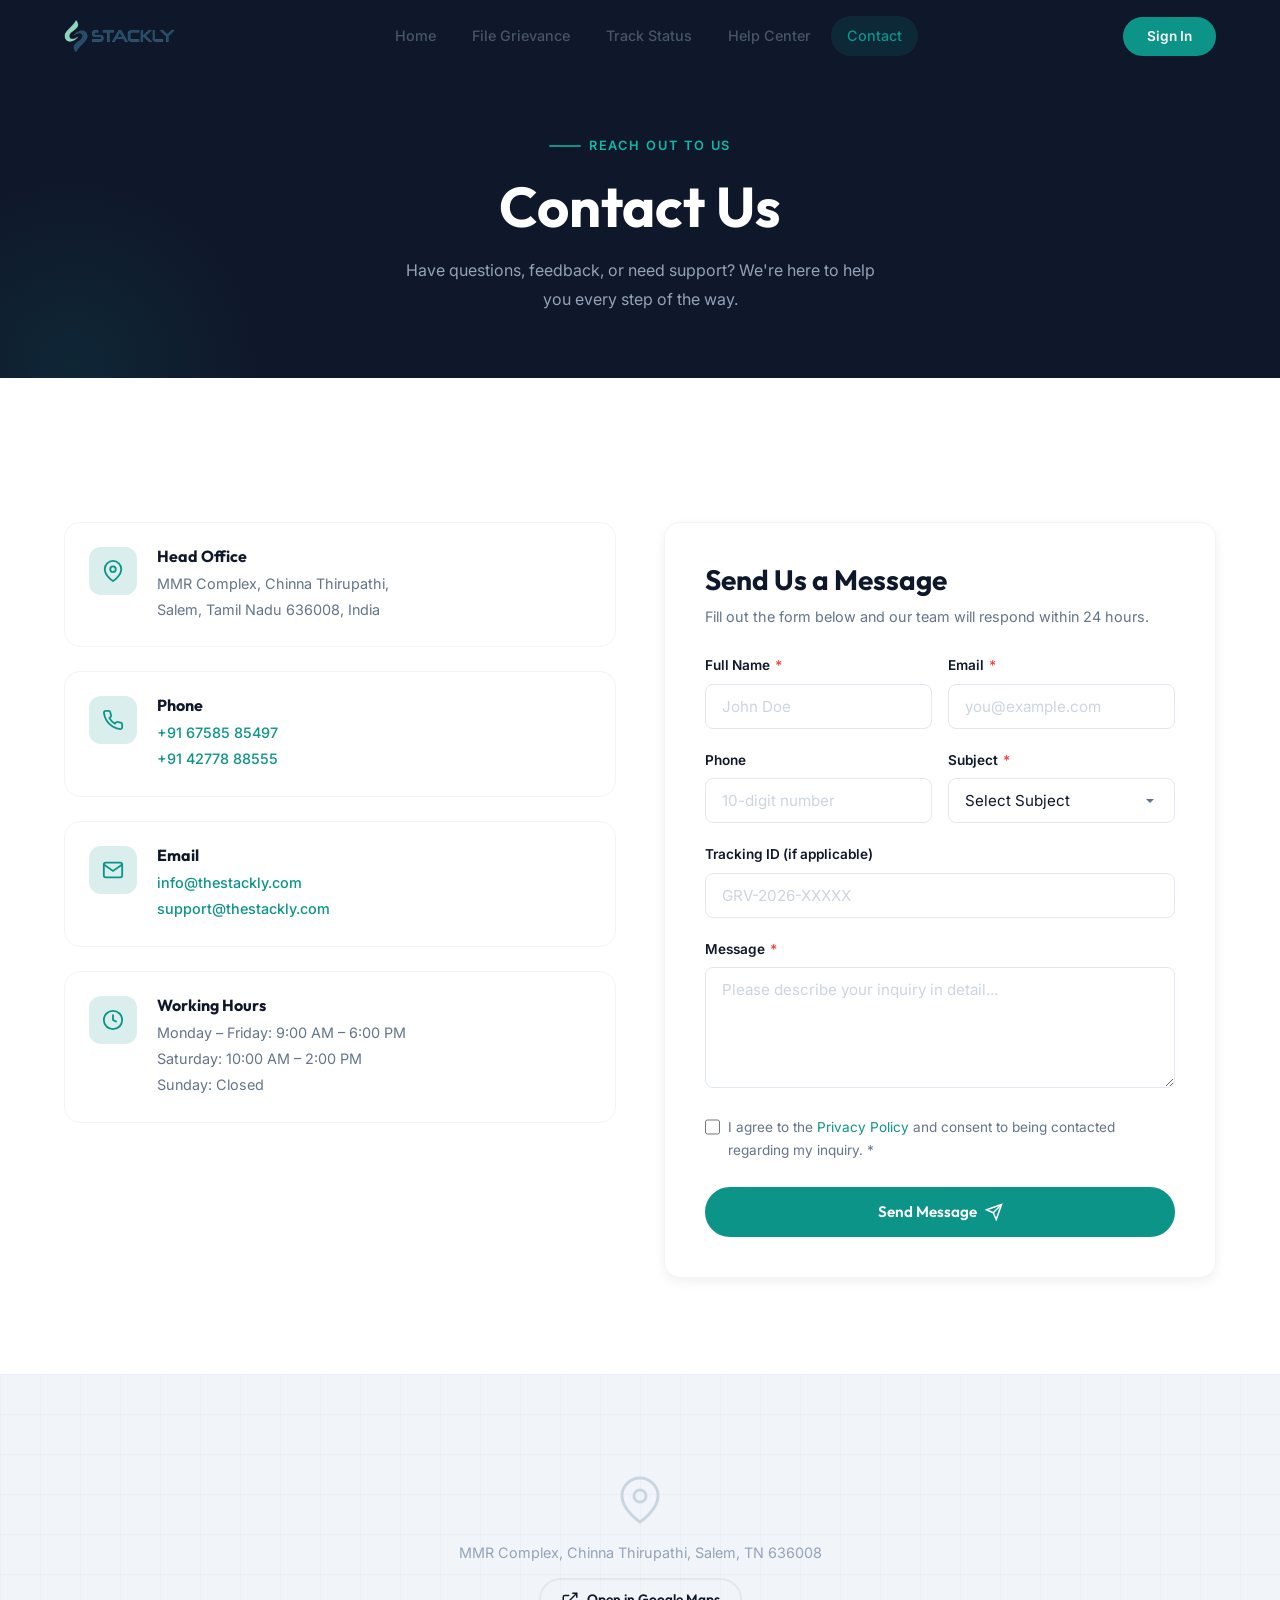
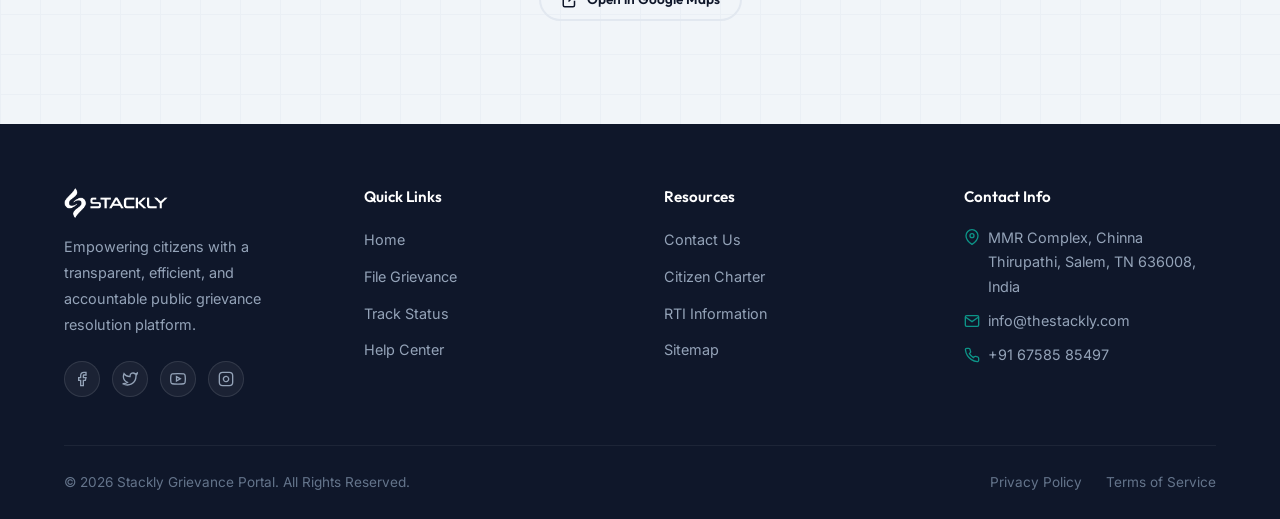
==== commit ae688c14: "hi" ====
--- a/contact.html
+++ b/contact.html
@@ -97,7 +97,7 @@
             <div class="form-row">
               <div class="form-group">
                 <label>Full Name <span class="required">*</span></label>
-                <input type="text" class="form-control" required minlength="3" maxlength="60" placeholder="John Doe" />
+                <input type="text" class="form-control" id="contact-name" required minlength="3" maxlength="60" placeholder="John Doe" />
                 <div class="form-error"></div>
               </div>
               <div class="form-group">
@@ -110,7 +110,7 @@
             <div class="form-row">
               <div class="form-group">
                 <label>Phone</label>
-                <input type="tel" class="form-control" placeholder="+91 XXXXX XXXXX" />
+                <input type="tel" class="form-control" placeholder="10-digit number" />
                 <div class="form-error"></div>
               </div>
               <div class="form-group">
--- a/css/style.css
+++ b/css/style.css
@@ -76,6 +76,12 @@
   -webkit-text-size-adjust: 100%;
 }
 
+
+html, body {
+  overflow-x: hidden;
+  max-width: 100vw;
+  width: 100%;
+}
 body {
   font-family: var(--font-body);
   color: var(--gray-700);
@@ -391,7 +397,7 @@
   inset: 0;
   background-size: cover;
   background-position: center;
-  opacity: 0.25;
+  opacity: 0.5;
   transform: scale(1.05);
   transition: transform 6s ease;
 }
@@ -594,7 +600,7 @@
 
 .stats-grid {
   display: grid;
-  grid-template-columns: repeat(4, 1fr);
+  grid-template-columns: repeat(auto-fit, minmax(min(100%, 200px), 1fr));
   gap: 2rem;
 }
 
@@ -624,7 +630,7 @@
    ============================================ */
 .steps-grid {
   display: grid;
-  grid-template-columns: repeat(4, 1fr);
+  grid-template-columns: repeat(auto-fit, minmax(min(100%, 250px), 1fr));
   gap: 2rem;
   margin-top: 1rem;
 }
@@ -680,7 +686,7 @@
    ============================================ */
 .features-grid {
   display: grid;
-  grid-template-columns: repeat(3, 1fr);
+  grid-template-columns: repeat(auto-fit, minmax(min(100%, 300px), 1fr));
   gap: 2rem;
 }
 
@@ -719,7 +725,7 @@
 
 .testimonials-grid {
   display: grid;
-  grid-template-columns: repeat(3, 1fr);
+  grid-template-columns: repeat(auto-fit, minmax(min(100%, 300px), 1fr));
   gap: 2rem;
 }
 
@@ -822,7 +828,7 @@
 
 .footer-grid {
   display: grid;
-  grid-template-columns: 2fr 1fr 1fr 1.5fr;
+  grid-template-columns: repeat(auto-fit, minmax(min(100%, 250px), 1fr));
   gap: 3rem;
   margin-bottom: 3rem;
 }
@@ -923,7 +929,7 @@
 
 .contact-grid {
   display: grid;
-  grid-template-columns: 1fr 1fr;
+  grid-template-columns: repeat(auto-fit, minmax(min(100%, 350px), 1fr));
   gap: 3rem;
   margin-top: 3rem;
 }
@@ -1288,7 +1294,8 @@
   color: var(--gray-500);
   background: var(--gray-50);
   border: 1px solid var(--gray-200);
-  transition: all var(--transition);
+  cursor: pointer;
+  transition: all 0.2s;
 }
 .faq-cat-btn.active,
 .faq-cat-btn:hover {
@@ -1350,7 +1357,7 @@
 /* Process Guide Steps */
 .process-cards {
   display: grid;
-  grid-template-columns: repeat(3, 1fr);
+  grid-template-columns: repeat(auto-fit, minmax(min(100%, 250px), 1fr));
   gap: 2rem;
   margin-top: 2rem;
 }
@@ -1765,7 +1772,7 @@
 /* Stat Cards */
 .dash-stats-grid {
   display: grid;
-  grid-template-columns: repeat(4, 1fr);
+  grid-template-columns: repeat(auto-fit, minmax(min(100%, 200px), 1fr));
   gap: 1.5rem;
   margin-bottom: 2rem;
 }
@@ -1828,7 +1835,7 @@
 /* Dashboard Panels */
 .dash-row {
   display: grid;
-  grid-template-columns: 1fr 1fr;
+  grid-template-columns: repeat(auto-fit, minmax(min(100%, 400px), 1fr));
   gap: 1.5rem;
   margin-bottom: 1.5rem;
 }
@@ -1841,6 +1848,7 @@
 }
 
 .dash-panel {
+  min-width: 0;
   background: var(--white);
   border-radius: var(--radius-md);
   border: 1px solid var(--gray-100);
@@ -2041,7 +2049,7 @@
 /* Settings Page */
 .settings-grid {
   display: grid;
-  grid-template-columns: 1fr 1fr;
+  grid-template-columns: repeat(auto-fit, minmax(min(100%, 350px), 1fr));
   gap: 1.5rem;
 }
 
@@ -2099,6 +2107,174 @@
 .toggle-switch input:checked + .toggle-slider::before { transform: translateX(20px); }
 
 /* ============================================
+   DEEP SCROLL SECTIONS (HOME)
+   ============================================ */
+
+/* Vision & Impact */
+.vision-section {
+  background: var(--white);
+  overflow: hidden;
+}
+.vision-grid {
+  display: grid;
+  grid-template-columns: 1fr 1fr;
+  gap: 4rem;
+  align-items: center;
+}
+.vision-image {
+  position: relative;
+  border-radius: var(--radius-xl);
+  overflow: hidden;
+  box-shadow: var(--shadow-xl);
+}
+.vision-image img { width: 100%; height: auto; display: block; }
+
+.vision-content h2 { margin-bottom: 1.5rem; }
+.vision-content p { font-size: 1.1rem; margin-bottom: 1.5rem; }
+
+/* Animated Journey Workflow */
+.journey-section {
+  background: var(--navy);
+  color: var(--white);
+  padding: 8rem 0;
+  position: relative;
+}
+.journey-timeline {
+  display: flex;
+  flex-direction: column;
+  gap: 4rem;
+  position: relative;
+  max-width: 800px;
+  margin: 0 auto;
+}
+.journey-line {
+  position: absolute;
+  left: 40px;
+  top: 0;
+  bottom: 0;
+  width: 4px;
+  background: rgba(255,255,255,0.1);
+  border-radius: 2px;
+}
+.journey-line-fill {
+  position: absolute;
+  left: 0;
+  top: 0;
+  width: 100%;
+  height: 0%;
+  background: var(--teal);
+  transition: height 1s ease-out;
+}
+.journey-step {
+  display: flex;
+  align-items: center;
+  gap: 3rem;
+  opacity: 0;
+  transform: translateY(30px);
+  transition: all 0.8s var(--ease-out);
+}
+.journey-step.visible {
+  opacity: 1;
+  transform: translateY(0);
+}
+.journey-icon {
+  width: 84px;
+  height: 84px;
+  border-radius: 50%;
+  background: var(--navy-light);
+  border: 4px solid var(--navy);
+  display: flex;
+  align-items: center;
+  justify-content: center;
+  position: relative;
+  z-index: 2;
+  color: var(--teal-light);
+  box-shadow: 0 0 0 4px rgba(255,255,255,0.05);
+  transition: all 0.4s;
+}
+.journey-step.visible .journey-icon {
+  box-shadow: 0 0 20px rgba(20, 184, 166, 0.4), 0 0 0 4px rgba(20, 184, 166, 0.2);
+  background: var(--navy);
+  border-color: var(--teal);
+}
+.journey-icon svg { width: 32px; height: 32px; }
+.journey-content { flex: 1; }
+.journey-content h3 { color: var(--white); margin-bottom: 0.5rem; }
+.journey-content p { color: var(--gray-400); margin: 0; }
+
+/* Departments Grid */
+.depts-section { background: var(--gray-50); }
+.depts-grid {
+  display: grid;
+  grid-template-columns: repeat(auto-fit, minmax(min(100%, 250px), 1fr));
+  gap: 2rem;
+}
+.dept-card {
+  background: var(--white);
+  border: 1px solid var(--gray-100);
+  border-radius: var(--radius-lg);
+  padding: 2.5rem 2rem;
+  text-align: center;
+  transition: all 0.4s var(--ease-out);
+  position: relative;
+  overflow: hidden;
+}
+.dept-card::before {
+  content: '';
+  position: absolute;
+  top: 0; left: 0; width: 100%; height: 4px;
+  background: var(--teal);
+  transform: scaleX(0);
+  transform-origin: left;
+  transition: transform 0.4s ease;
+}
+.dept-card:hover {
+  transform: translateY(-10px);
+  box-shadow: var(--shadow-xl);
+  border-color: transparent;
+}
+.dept-card:hover::before { transform: scaleX(1); }
+.dept-icon {
+  width: 64px;
+  height: 64px;
+  margin: 0 auto 1.5rem;
+  color: var(--teal);
+  background: var(--teal-glow);
+  border-radius: 50%;
+  display: flex;
+  align-items: center;
+  justify-content: center;
+  transition: transform 0.4s;
+}
+.dept-card:hover .dept-icon { transform: scale(1.1); }
+.dept-icon svg { width: 28px; height: 28px; }
+
+/* Transparency Dashboard */
+.transparency-section {
+  padding: 8rem 0;
+  background: var(--white);
+}
+.transparency-grid {
+  display: grid;
+  grid-template-columns: 1fr 1fr;
+  gap: 4rem;
+  align-items: center;
+}
+.transparency-image {
+  border-radius: var(--radius-xl);
+  overflow: hidden;
+  box-shadow: var(--shadow-xl);
+}
+
+/* Animations added to reveal */
+.reveal-up {
+  opacity: 0;
+  transform: translateY(50px);
+  transition: opacity 0.8s var(--ease-out), transform 0.8s var(--ease-out);
+}
+.reveal-up.visible { opacity: 1; transform: translateY(0); }
+
+/* ============================================
    RESPONSIVE — MOBILE FIRST
    ============================================ */
 
@@ -2110,14 +2286,10 @@
   .slider-arrow { display: none; }
   .stats-grid { grid-template-columns: repeat(2, 1fr); gap: 1rem; }
   .stat-number { font-size: 1.8rem; }
-  .steps-grid { grid-template-columns: 1fr; }
   .step-card::after { display: none; }
-  .features-grid { grid-template-columns: 1fr; }
   .testimonials-grid { grid-template-columns: 1fr; }
   .contact-grid { grid-template-columns: 1fr; }
   .form-row { grid-template-columns: 1fr; }
-  .process-cards { grid-template-columns: 1fr; }
-  .footer-grid { grid-template-columns: 1fr; gap: 2rem; }
   .footer-bottom { flex-direction: column; text-align: center; }
   .footer-bottom-links { justify-content: center; }
   .auth-right { display: none; }
@@ -2125,7 +2297,6 @@
   .multi-step-progress { flex-wrap: wrap; gap: 0.5rem; }
   .progress-label { display: none; }
   .progress-line { width: 30px; }
-  .dash-stats-grid { grid-template-columns: 1fr 1fr; gap: 1rem; }
   .dash-row { grid-template-columns: 1fr; }
   .settings-grid { grid-template-columns: 1fr; }
   .dashboard-content { padding: 1rem; }
@@ -2140,15 +2311,10 @@
 
   .hero-slide-content { padding: 1.5rem; }
 
-  .stats-grid { grid-template-columns: repeat(2, 1fr); }
-  .steps-grid { grid-template-columns: repeat(2, 1fr); }
   .step-card::after { display: none; }
-  .features-grid { grid-template-columns: 1fr 1fr; }
   .testimonials-grid { grid-template-columns: 1fr; }
   .contact-grid { grid-template-columns: 1fr; }
-  .process-cards { grid-template-columns: 1fr 1fr; }
-
-  .footer-grid { grid-template-columns: 1fr 1fr; gap: 2rem; }
+
 
   .auth-right { display: none; }
 
@@ -2163,7 +2329,6 @@
   .sidebar-close { display: flex; }
   .dashboard-main { margin-left: 0; }
   .mobile-menu-btn { display: flex; }
-  .dash-stats-grid { grid-template-columns: 1fr 1fr; }
   .dash-row { grid-template-columns: 1fr; }
   .settings-grid { grid-template-columns: 1fr; }
   .filter-bar { flex-direction: column; align-items: stretch; }
@@ -2173,14 +2338,49 @@
 
 /* Medium screens */
 @media (max-width: 1024px) {
-  .features-grid { grid-template-columns: 1fr 1fr; }
-  .steps-grid { grid-template-columns: repeat(2, 1fr); }
   .step-card::after { display: none; }
 }
 
 /* Large screens */
 @media (min-width: 1400px) {
   .container { max-width: 1320px; }
+}
+
+/* Category Card Backgrounds */
+.category-card-bg {
+  position: relative;
+  overflow: hidden;
+  background-size: cover;
+  background-position: center;
+  background-repeat: no-repeat;
+  color: var(--white) !important;
+  border: none;
+  min-height: 240px;
+  display: flex;
+  flex-direction: column;
+  justify-content: flex-end;
+  text-align: left;
+}
+.category-card-bg::before {
+  content: '';
+  position: absolute;
+  inset: 0;
+  background: linear-gradient(to top, rgba(15, 23, 42, 0.95) 0%, rgba(15, 23, 42, 0.1) 80%);
+  z-index: 1;
+  transition: all var(--transition);
+}
+.category-card-bg:hover::before {
+  background: linear-gradient(to top, rgba(15, 23, 42, 0.85) 0%, rgba(15, 23, 42, 0.0) 80%);
+}
+.category-card-bg > * {
+  position: relative;
+  z-index: 2;
+}
+.category-card-bg h4 {
+  color: var(--white) !important;
+}
+.category-card-bg p {
+  color: var(--gray-200) !important;
 }
 
 /* Print */
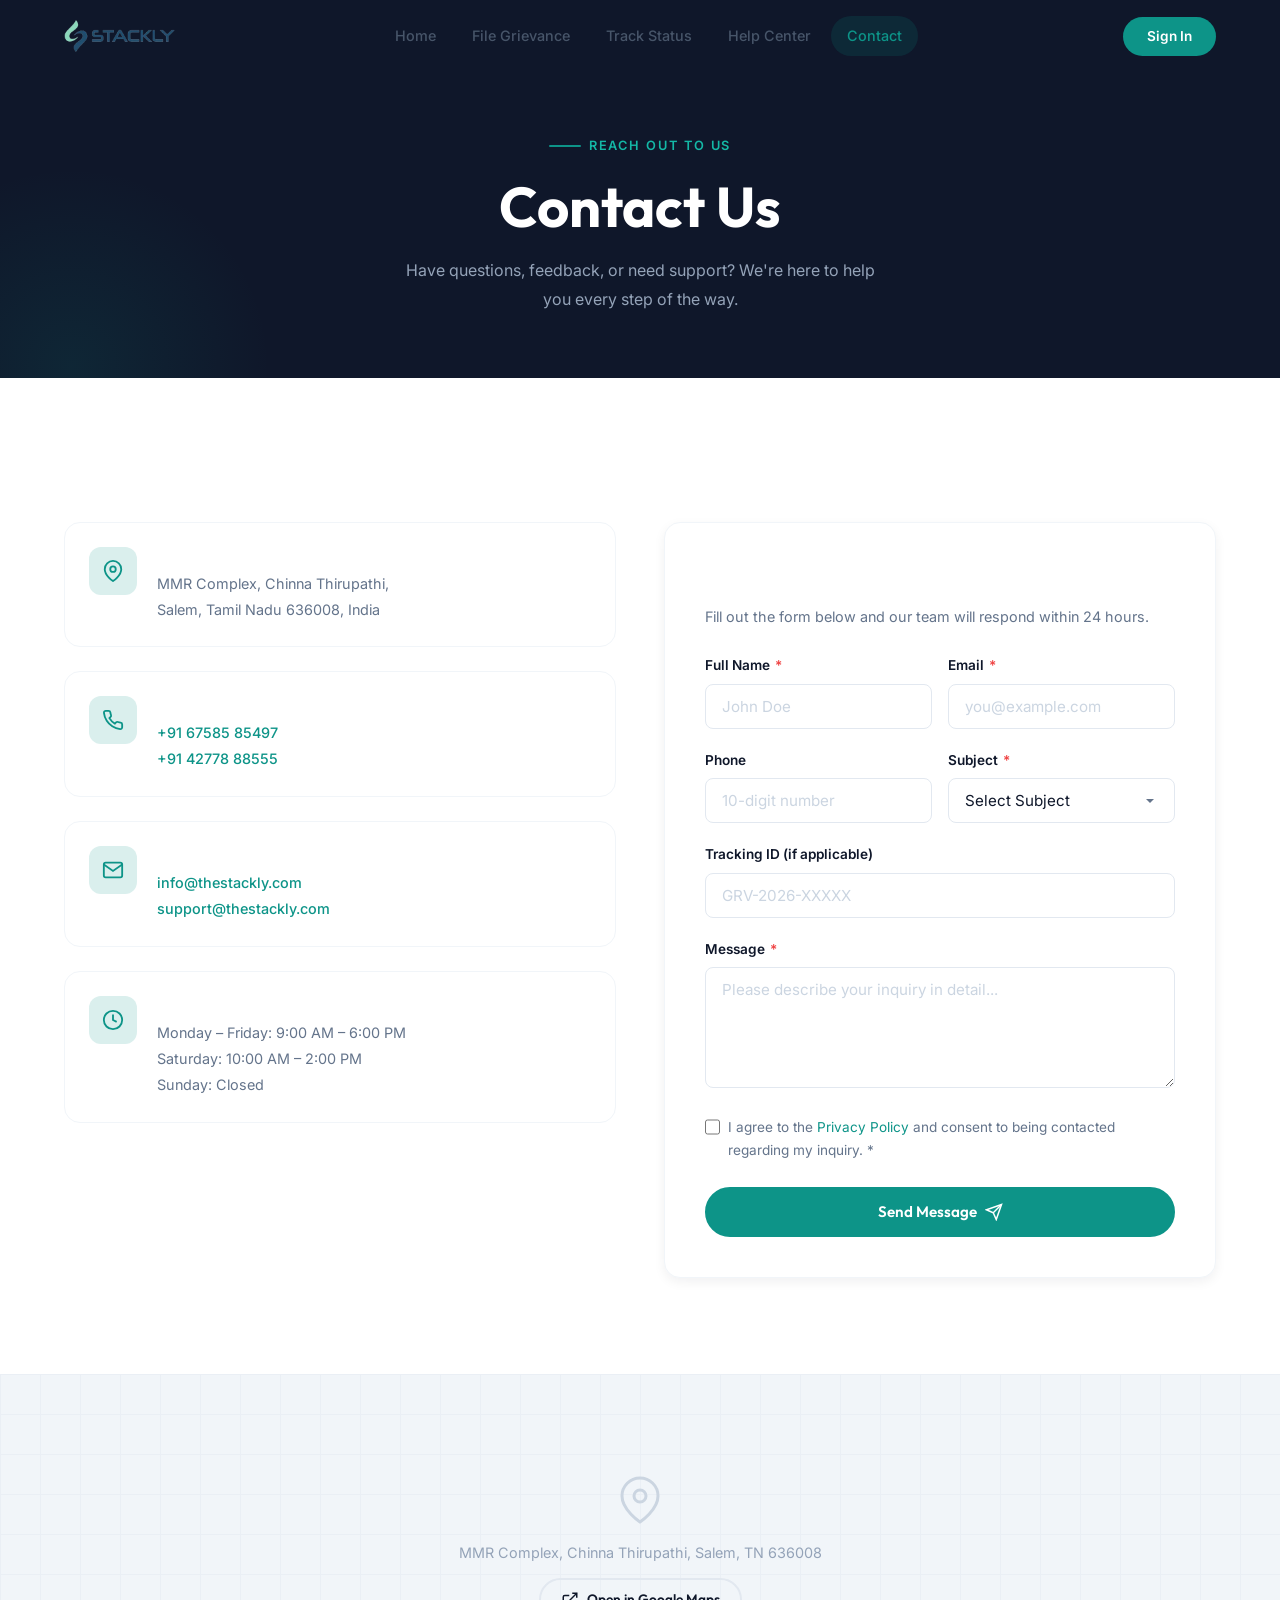
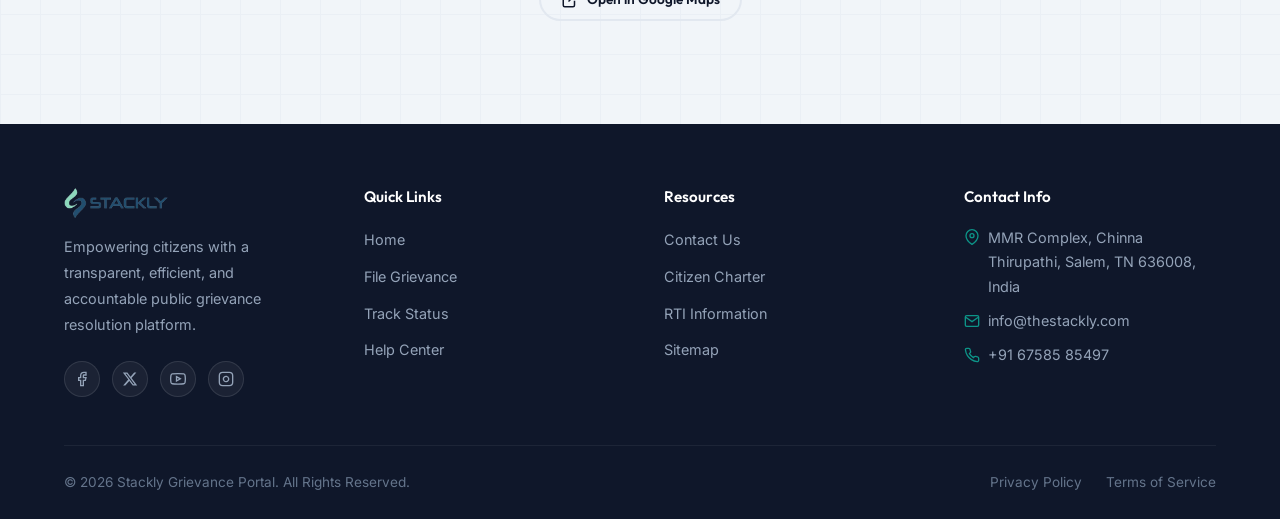
==== commit c915ab55: "hi" ====
--- a/contact.html
+++ b/contact.html
@@ -179,7 +179,7 @@
           <p>Empowering citizens with a transparent, efficient, and accountable public grievance resolution platform.</p>
           <div class="footer-social">
             <a href="404.html" aria-label="Facebook"><svg viewBox="0 0 24 24" fill="none" stroke="currentColor" stroke-width="2"><path d="M18 2h-3a5 5 0 00-5 5v3H7v4h3v8h4v-8h3l1-4h-4V7a1 1 0 011-1h3z"/></svg></a>
-            <a href="404.html" aria-label="Twitter"><svg viewBox="0 0 24 24" fill="none" stroke="currentColor" stroke-width="2"><path d="M23 3a10.9 10.9 0 01-3.14 1.53 4.48 4.48 0 00-7.86 3v1A10.66 10.66 0 013 4s-4 9 5 13a11.64 11.64 0 01-7 2c9 5 20 0 20-11.5a4.5 4.5 0 00-.08-.83A7.72 7.72 0 0023 3z"/></svg></a>
+            <a href="404.html" aria-label="Twitter"><svg viewBox="0 0 24 24" fill="currentColor" stroke="none"><path d="M18.244 2.25h3.308l-7.227 8.26 8.502 11.24H16.17l-5.214-6.817L4.99 21.75H1.68l7.73-8.835L1.254 2.25H8.08l4.713 6.231zm-1.161 17.52h1.833L7.084 4.126H5.117z"/></svg></a>
             <a href="404.html" aria-label="YouTube"><svg viewBox="0 0 24 24" fill="none" stroke="currentColor" stroke-width="2"><path d="M22.54 6.42a2.78 2.78 0 00-1.94-2C18.88 4 12 4 12 4s-6.88 0-8.6.46a2.78 2.78 0 00-1.94 2 29 29 0 00-.46 5.33 29 29 0 00.46 5.33 2.78 2.78 0 001.94 2c1.72.46 8.6.46 8.6.46s6.88 0 8.6-.46a2.78 2.78 0 001.94-2 29 29 0 00.46-5.33 29 29 0 00-.46-5.33z"/><polygon points="9.75 15.02 15.5 11.75 9.75 8.48 9.75 15.02"/></svg></a>
             <a href="404.html" aria-label="Instagram"><svg viewBox="0 0 24 24" fill="none" stroke="currentColor" stroke-width="2"><rect x="2" y="2" width="20" height="20" rx="5" ry="5"/><path d="M16 11.37A4 4 0 1112.63 8 4 4 0 0116 11.37z"/><line x1="17.5" y1="6.5" x2="17.51" y2="6.5"/></svg></a>
           </div>
--- a/css/style.css
+++ b/css/style.css
@@ -100,7 +100,7 @@
 
 h1, h2, h3, h4, h5, h6 {
   font-family: var(--font-heading);
-  color: var(--navy);
+  color: var(--white);
   line-height: 1.2;
   font-weight: 700;
 }
@@ -319,10 +319,10 @@
   align-items: center;
   justify-content: center;
   border-radius: var(--radius-sm);
-  color: var(--navy);
+  color: var(--white);
   transition: var(--transition);
 }
-.ham-btn:hover { background: var(--gray-100); }
+.ham-btn:hover { background: rgba(255,255,255,0.1); }
 .ham-btn svg { width: 22px; height: 22px; }
 
 /* Mobile Menu Overlay */
@@ -841,7 +841,7 @@
   margin-bottom: 1.5rem;
 }
 
-.footer-brand .logo img { filter: brightness(0) invert(1); height: 30px; margin-bottom: 0.5rem; }
+.footer-brand .logo img { height: 30px; margin-bottom: 0.5rem; }
 
 .footer-social {
   display: flex;
@@ -1492,6 +1492,11 @@
   border: 1px solid var(--gray-100);
   box-shadow: var(--shadow-lg);
 }
+
+
+.auth-back-btn { display: inline-flex; align-items: center; gap: 0.5rem; color: var(--gray-500); font-size: 0.9rem; font-weight: 500; text-decoration: none; margin-bottom: 1.5rem; transition: var(--transition); }
+.auth-back-btn:hover { color: var(--teal); }
+.auth-back-btn svg { width: 16px; height: 16px; flex-shrink: 0; }
 
 .auth-logo { display: block; height: 30px; margin-bottom: 2rem; }
 
@@ -2305,6 +2310,8 @@
 
 /* Tablet */
 @media (max-width: 768px) {
+  .vision-grid { grid-template-columns: 1fr; gap: 2rem; }
+  .vision-image { margin-top: 1rem; }
   .nav-links { display: none; }
   .header-cta { display: none; }
   .ham-btn { display: flex; }
@@ -2388,3 +2395,10 @@
   .header, .footer, .hero-slider, #page-loader, .slider-arrow, .slider-dots { display: none; }
   .section { padding: 1rem 0; }
 }
+
+
+/* Fix Edge Password Eye Overlap */
+input::-ms-reveal,
+input::-ms-clear {
+  display: none !important;
+}
